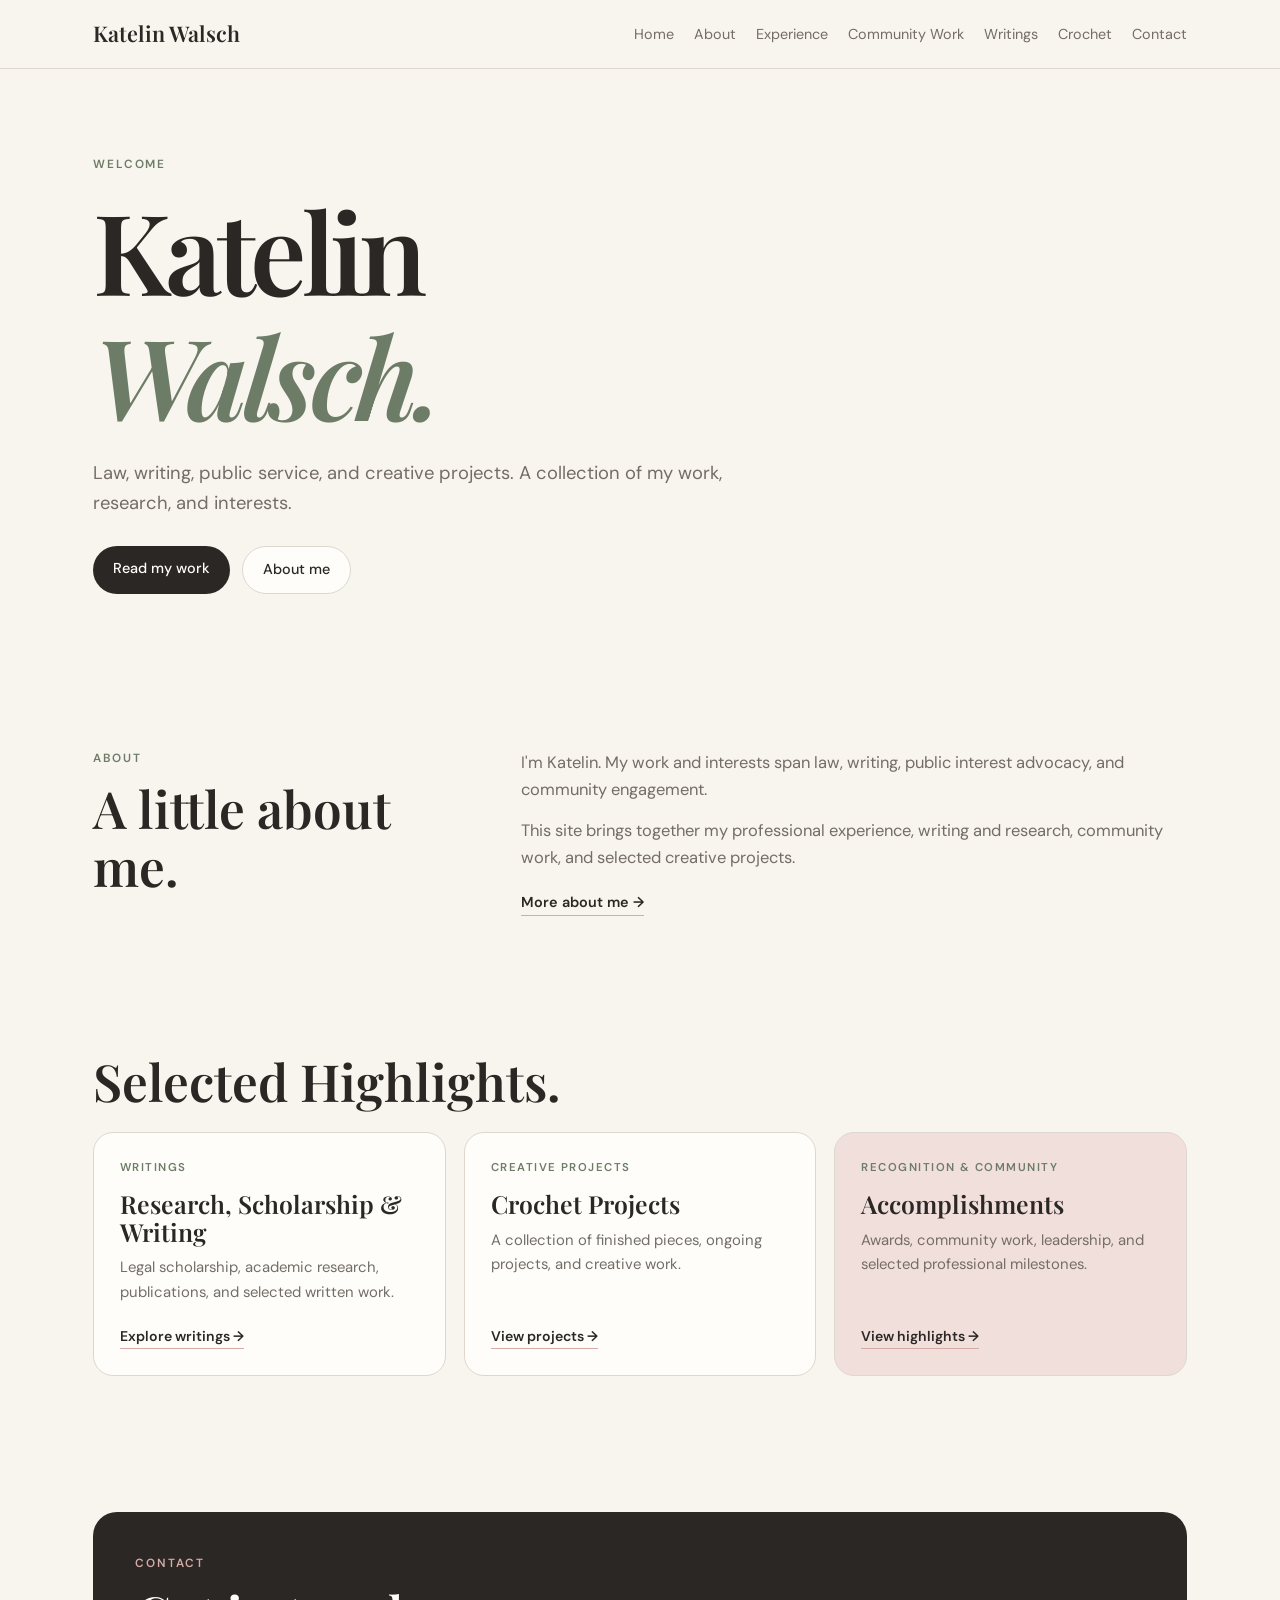
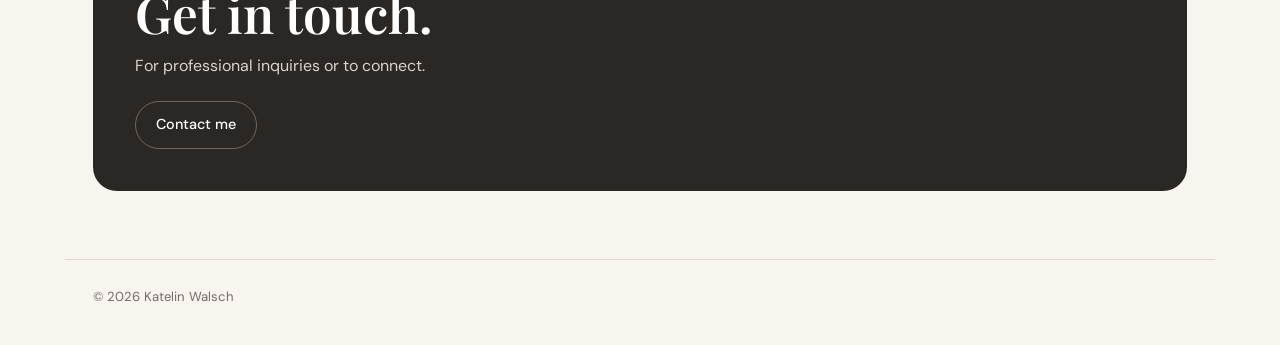
==== index.html @ 39c387e7 "Update index.html" ====
<!DOCTYPE html>
<html lang="en">
<head>
  <meta charset="UTF-8" />
  <meta name="viewport" content="width=device-width, initial-scale=1.0" />

  <title>Katelin Walsch</title>

  <meta
    name="description"
    content="Katelin Walsch — law, writing, public service, and creative projects."
  />

  <link rel="preconnect" href="https://fonts.googleapis.com" />
  <link rel="preconnect" href="https://fonts.gstatic.com" crossorigin />

  <link
    href="https://fonts.googleapis.com/css2?family=DM+Sans:wght@400;500;600&family=Playfair+Display:ital,wght@0,600;1,500&display=swap"
    rel="stylesheet"
  />

  <link rel="stylesheet" href="styles.css" />
</head>

<body>

  <nav>
    <div class="nav-inner">
      <a href="index.html" class="brand">Katelin Walsch</a>

      <ul class="nav-links">
        <li><a href="index.html">Home</a></li>
        <li><a href="about.html">About</a></li>
        <li><a href="experience.html">Experience</a></li>
        <li><a href="community.html">Community Work</a></li>
        <li><a href="writings.html">Writings</a></li>
        <li><a href="crochet.html">Crochet</a></li>
        <li><a href="contact.html">Contact</a></li>
      </ul>
    </div>
  </nav>

  <main>

    <section class="section hero">
      <div class="hero-inner">

        <div class="eyebrow">Welcome</div>

        <h1>
          Katelin<br />
          <span>Walsch.</span>
        </h1>

        <p class="hero-copy">
          Law, writing, public service, and creative projects.
          A collection of my work, research, and interests.
        </p>

        <div class="hero-buttons">
          <a href="writings.html" class="button button-dark">
            Read my work
          </a>

          <a href="about.html" class="button button-light">
            About me
          </a>
        </div>

      </div>
    </section>


    <section class="section about-section">

      <div class="intro-grid">

        <div>
          <div class="eyebrow">About</div>
          <h2>A little about me.</h2>
        </div>

        <div class="intro-copy">

          <p>
            I'm Katelin. My work and interests span law, writing,
            public interest advocacy, and community engagement.
          </p>

          <p>
            This site brings together my professional experience,
            writing and research, community work, and selected
            creative projects.
          </p>

          <a href="about.html" class="text-link">
            More about me →
          </a>

        </div>

      </div>

    </section>


    <section class="section highlights-section">

      <h2>Selected Highlights.</h2>

      <div class="highlight-grid">

        <article class="highlight-card">

          <div>
            <div class="card-label">Writings</div>

            <h3>Research, Scholarship & Writing</h3>

            <p>
              Legal scholarship, academic research,
              publications, and selected written work.
            </p>
          </div>

          <a href="writings.html" class="card-link">
            Explore writings →
          </a>

        </article>


        <article class="highlight-card crochet-card">

          <div>
            <div class="card-label">Creative Projects</div>

            <h3>Crochet Projects</h3>

            <p>
              A collection of finished pieces,
              ongoing projects, and creative work.
            </p>
          </div>

          <a href="crochet.html" class="card-link">
            View projects →
          </a>

        </article>


        <article class="highlight-card featured">

          <div>
            <div class="card-label">Recognition & Community</div>

            <h3>Accomplishments</h3>

            <p>
              Awards, community work, leadership,
              and selected professional milestones.
            </p>
          </div>

          <a href="community.html" class="card-link">
            View highlights →
          </a>

        </article>

      </div>

    </section>


    <section class="section contact-section">

      <div class="contact-panel">

        <div class="eyebrow">Contact</div>

        <h2>Get in touch.</h2>

        <p>
          For professional inquiries or to connect.
        </p>

        <div class="hero-buttons">
          <a href="contact.html" class="button button-light">
            Contact me
          </a>
        </div>

      </div>

    </section>

  </main>


  <footer>
    <span>© 2026 Katelin Walsch</span>
  </footer>

</body>
</html>
---- styles.css ----
:root {
  --cream: #f8f4ee;
  --paper: #fffdf9;

  --ink: #2b2724;
  --muted: #746d67;

  --sage: #a9b6a3;
  --sage-dark: #6c7c67;

  --rose: #d6aaa6;
  --rose-light: #f1dfdc;

  --line: #ded7cf;
}


/* RESET */

* {
  box-sizing: border-box;
  margin: 0;
  padding: 0;
}

html {
  scroll-behavior: smooth;
}

body {
  font-family: "DM Sans", sans-serif;
  background: var(--cream);
  color: var(--ink);
  line-height: 1.65;
}

a {
  color: inherit;
}


/* TYPOGRAPHY */

h1,
h2,
h3 {
  font-family: "Playfair Display", serif;
  line-height: 1.12;
  font-weight: 600;
}

h2 {
  font-size: clamp(2.2rem, 5vw, 3.2rem);
  margin-bottom: 22px;
}

.eyebrow {
  text-transform: uppercase;
  letter-spacing: 0.16em;
  font-size: 0.74rem;
  font-weight: 600;
  color: var(--sage-dark);
  margin-bottom: 12px;
}


/* NAVIGATION */

nav {
  position: sticky;
  top: 0;
  z-index: 1000;
  background: rgba(248, 244, 238, 0.94);
  backdrop-filter: blur(10px);
  border-bottom: 1px solid var(--line);
}

.nav-inner {
  max-width: 1150px;
  margin: 0 auto;
  padding: 16px 28px;

  display: flex;
  align-items: center;
  justify-content: space-between;
  gap: 24px;
}

.brand {
  font-family: "Playfair Display", serif;
  font-size: 1.35rem;
  font-weight: 600;
  text-decoration: none;
  white-space: nowrap;
}

.nav-links {
  display: flex;
  flex-wrap: wrap;
  justify-content: flex-end;
  gap: 20px;
  list-style: none;
}

.nav-links a {
  text-decoration: none;
  color: var(--muted);
  font-size: 0.9rem;
  transition: color 0.2s ease;
}

.nav-links a:hover {
  color: var(--sage-dark);
}


/* GENERAL */

.section {
  max-width: 1150px;
  margin: 0 auto;
  padding: 68px 28px;
}


/* HERO */

.hero {
  min-height: 68vh;
  display: flex;
  align-items: center;
  padding-top: 76px;
  padding-bottom: 76px;
}

.hero-inner {
  max-width: 850px;
}

.hero h1 {
  font-size: clamp(4rem, 10vw, 7rem);
  letter-spacing: -0.05em;
  margin-bottom: 20px;
}

.hero h1 span {
  color: var(--sage-dark);
  font-style: italic;
}

.hero-copy {
  max-width: 700px;
  color: var(--muted);
  font-size: 1.15rem;
}

.hero-buttons {
  margin-top: 28px;
  display: flex;
  flex-wrap: wrap;
  gap: 12px;
}


/* BUTTONS */

.button {
  display: inline-block;
  padding: 11px 20px;
  border-radius: 999px;
  text-decoration: none;
  font-size: 0.9rem;
  font-weight: 500;
  transition: 0.2s ease;
}

.button:hover {
  transform: translateY(-2px);
}

.button-dark {
  background: var(--ink);
  color: white;
}

.button-light {
  background: var(--paper);
  border: 1px solid var(--line);
}


/* ABOUT */

.intro-grid {
  display: grid;
  grid-template-columns: 0.85fr 1.5fr;
  gap: 50px;
  align-items: start;
}

.intro-copy {
  font-size: 1.03rem;
  color: var(--muted);
}

.intro-copy p + p {
  margin-top: 14px;
}

.text-link {
  display: inline-block;
  margin-top: 20px;
  text-decoration: none;
  color: var(--ink);
  font-weight: 600;
  font-size: 0.9rem;
  border-bottom: 1px solid var(--rose);
}


/* HIGHLIGHTS */

.highlight-grid {
  display: grid;
  grid-template-columns: repeat(3, 1fr);
  gap: 18px;
}

.highlight-grid.two-column {
  grid-template-columns: repeat(2, 1fr);
}

.highlight-card {
  min-height: 235px;
  background: var(--paper);
  border: 1px solid var(--line);
  border-radius: 20px;
  padding: 26px;

  display: flex;
  flex-direction: column;
  justify-content: space-between;

  transition: 0.2s ease;
}

.highlight-card:hover {
  transform: translateY(-3px);
  box-shadow: 0 12px 30px rgba(40, 35, 30, 0.06);
}

.highlight-card.featured {
  background: var(--rose-light);
}

.card-label {
  font-size: 0.71rem;
  letter-spacing: 0.13em;
  text-transform: uppercase;
  color: var(--sage-dark);
  margin-bottom: 12px;
  font-weight: 600;
}

.highlight-card h3 {
  font-size: 1.55rem;
  margin-bottom: 10px;
}

.highlight-card p {
  color: var(--muted);
  font-size: 0.93rem;
}

.card-link {
  margin-top: 20px;
  text-decoration: none;
  font-size: 0.88rem;
  font-weight: 600;
  display: inline-block;
  width: fit-content;
  border-bottom: 1px solid var(--rose);
}


/* WRITING + CROCHET */

.split-preview {
  display: grid;
  grid-template-columns: 1fr 1fr;
  gap: 18px;
}

.preview {
  border-radius: 22px;
  padding: 30px;
  min-height: 260px;

  display: flex;
  flex-direction: column;
  justify-content: space-between;
}

.preview-writing {
  background: var(--paper);
  border: 1px solid var(--line);
}

.preview-crochet {
  background: var(--sage);
}

.preview h3 {
  font-size: 1.8rem;
  margin-bottom: 10px;
}

.preview p {
  max-width: 500px;
  color: var(--muted);
}

.preview-crochet p {
  color: #3e493b;
}


/* CONTACT */

.contact-panel {
  background: var(--ink);
  color: white;
  border-radius: 24px;
  padding: 42px;
}

.contact-panel .eyebrow {
  color: var(--rose);
}

.contact-panel h2 {
  margin-bottom: 10px;
}

.contact-panel p {
  color: #d8d3cf;
  max-width: 650px;
}

.contact-panel .hero-buttons {
  margin-top: 22px;
}

.contact-panel .button-light {
  background: transparent;
  border-color: #6f6861;
  color: white;
}


/* FOOTER */

footer {
  max-width: 1150px;
  margin: 0 auto;
  padding: 26px 28px 38px;
  border-top: 1px solid var(--line);
  font-size: 0.82rem;
  color: var(--muted);
}


/* TABLET */

@media (max-width: 900px) {

  .highlight-grid,
  .highlight-grid.two-column,
  .intro-grid,
  .split-preview {
    grid-template-columns: 1fr;
  }

  .nav-inner {
    flex-direction: column;
    align-items: flex-start;
  }

  .nav-links {
    justify-content: flex-start;
    gap: 14px;
  }

}


/* PHONE */

@media (max-width: 600px) {

  .section {
    padding: 54px 20px;
  }

  .nav-inner {
    padding: 14px 20px;
  }

  .hero {
    min-height: auto;
    padding-top: 62px;
    padding-bottom: 62px;
  }

  .hero h1 {
    font-size: clamp(3.4rem, 18vw, 5rem);
  }

  .contact-panel {
    padding: 30px 24px;
  }

  footer {
    padding: 24px 20px 34px;
  }

}
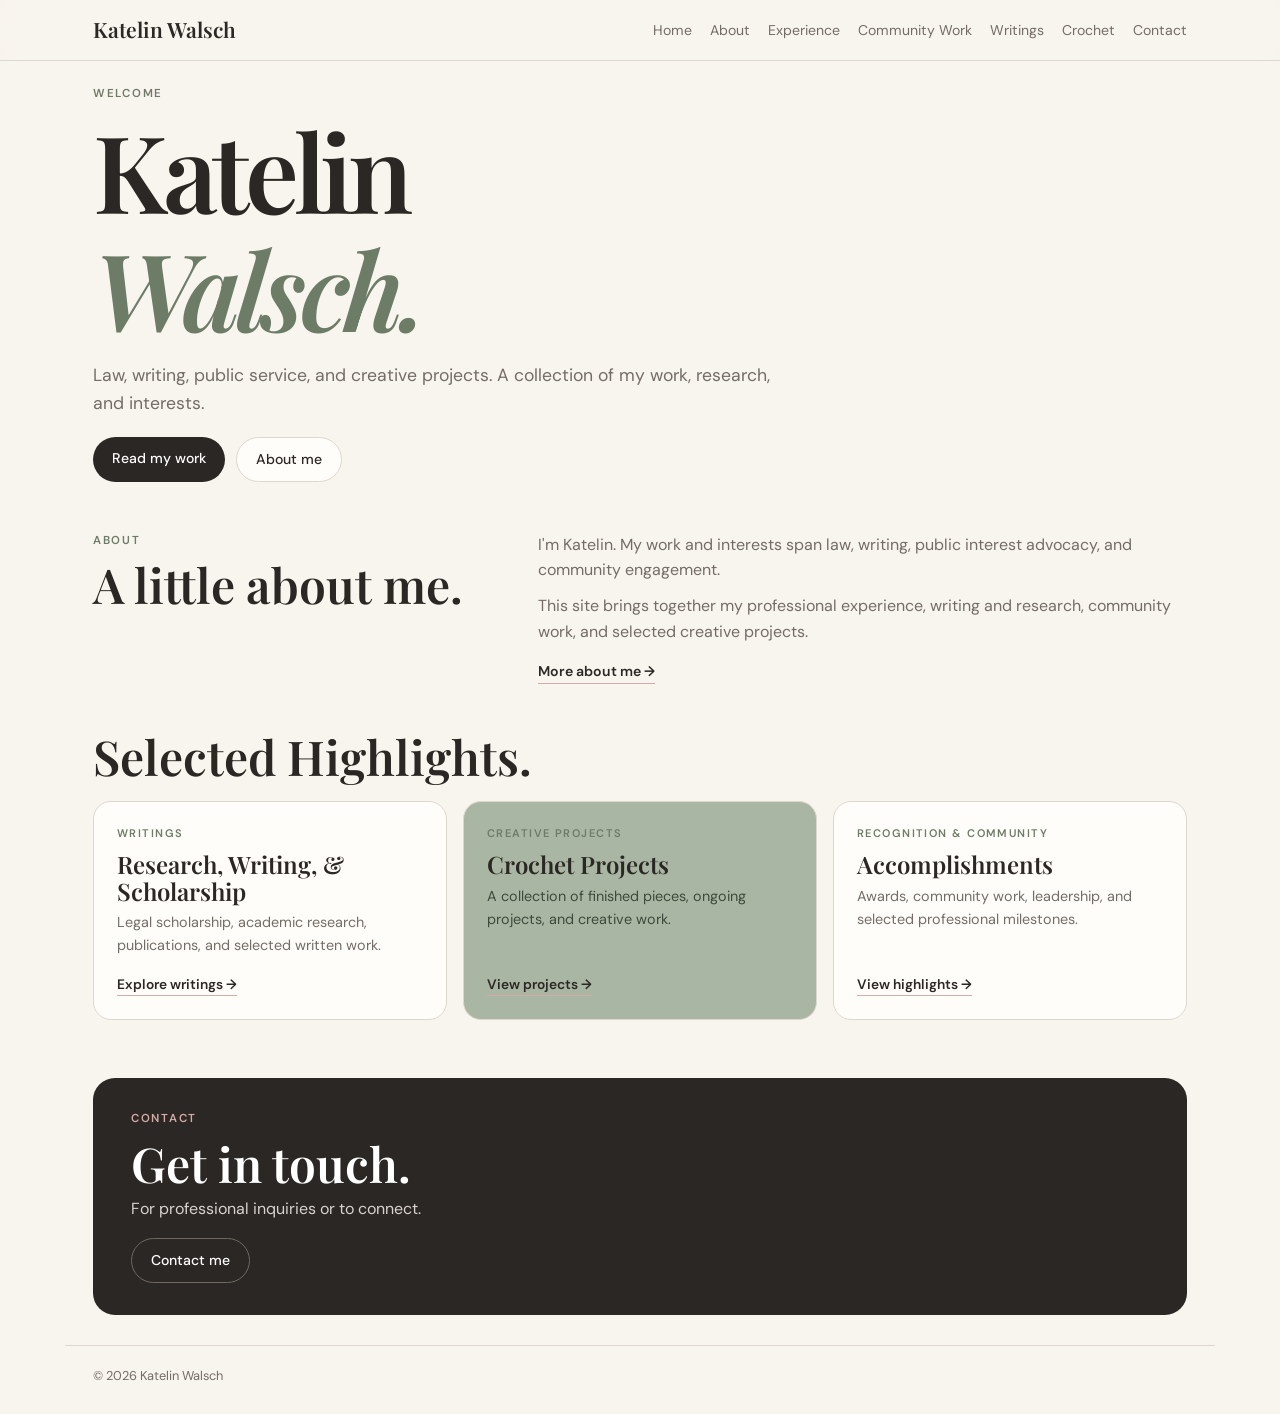
==== commit 8ad28db5: "Update index.html" ====
--- a/index.html
+++ b/index.html
@@ -24,9 +24,14 @@
 
 <body>
 
+  <!-- NAVIGATION -->
+
   <nav>
     <div class="nav-inner">
-      <a href="index.html" class="brand">Katelin Walsch</a>
+
+      <a href="index.html" class="brand">
+        Katelin Walsch
+      </a>
 
       <ul class="nav-links">
         <li><a href="index.html">Home</a></li>
@@ -37,15 +42,22 @@
         <li><a href="crochet.html">Crochet</a></li>
         <li><a href="contact.html">Contact</a></li>
       </ul>
+
     </div>
   </nav>
 
+
   <main>
 
+    <!-- HERO -->
+
     <section class="section hero">
+
       <div class="hero-inner">
 
-        <div class="eyebrow">Welcome</div>
+        <div class="eyebrow">
+          Welcome
+        </div>
 
         <h1>
           Katelin<br />
@@ -58,27 +70,46 @@
         </p>
 
         <div class="hero-buttons">
-          <a href="writings.html" class="button button-dark">
+
+          <a
+            href="writings.html"
+            class="button button-dark"
+          >
             Read my work
           </a>
 
-          <a href="about.html" class="button button-light">
+          <a
+            href="about.html"
+            class="button button-light"
+          >
             About me
           </a>
-        </div>
-
-      </div>
-    </section>
-
+
+        </div>
+
+      </div>
+
+    </section>
+
+
+    <!-- ABOUT -->
 
     <section class="section about-section">
 
       <div class="intro-grid">
 
         <div>
-          <div class="eyebrow">About</div>
-          <h2>A little about me.</h2>
-        </div>
+
+          <div class="eyebrow">
+            About
+          </div>
+
+          <h2>
+            A little about me.
+          </h2>
+
+        </div>
+
 
         <div class="intro-copy">
 
@@ -93,7 +124,10 @@
             creative projects.
           </p>
 
-          <a href="about.html" class="text-link">
+          <a
+            href="about.html"
+            class="text-link"
+          >
             More about me →
           </a>
 
@@ -104,92 +138,143 @@
     </section>
 
 
+    <!-- SELECTED HIGHLIGHTS -->
+
     <section class="section highlights-section">
 
-      <h2>Selected Highlights.</h2>
+      <h2>
+        Selected Highlights.
+      </h2>
+
 
       <div class="highlight-grid">
 
-        <article class="highlight-card">
+
+        <!-- WRITING -->
+
+        <article class="highlight-card writing-card">
 
           <div>
-            <div class="card-label">Writings</div>
-
-            <h3>Research, Scholarship & Writing</h3>
+
+            <div class="card-label">
+              Writings
+            </div>
+
+            <h3>
+              Research, Writing, & Scholarship
+            </h3>
 
             <p>
               Legal scholarship, academic research,
               publications, and selected written work.
             </p>
-          </div>
-
-          <a href="writings.html" class="card-link">
+
+          </div>
+
+          <a
+            href="writings.html"
+            class="card-link"
+          >
             Explore writings →
           </a>
 
         </article>
 
 
+        <!-- CROCHET -->
+
         <article class="highlight-card crochet-card">
 
           <div>
-            <div class="card-label">Creative Projects</div>
-
-            <h3>Crochet Projects</h3>
+
+            <div class="card-label">
+              Creative Projects
+            </div>
+
+            <h3>
+              Crochet Projects
+            </h3>
 
             <p>
               A collection of finished pieces,
               ongoing projects, and creative work.
             </p>
-          </div>
-
-          <a href="crochet.html" class="card-link">
+
+          </div>
+
+          <a
+            href="crochet.html"
+            class="card-link"
+          >
             View projects →
           </a>
 
         </article>
 
 
-        <article class="highlight-card featured">
+        <!-- ACCOMPLISHMENTS -->
+
+        <article class="highlight-card accomplishments-card">
 
           <div>
-            <div class="card-label">Recognition & Community</div>
-
-            <h3>Accomplishments</h3>
+
+            <div class="card-label">
+              Recognition & Community
+            </div>
+
+            <h3>
+              Accomplishments
+            </h3>
 
             <p>
               Awards, community work, leadership,
               and selected professional milestones.
             </p>
-          </div>
-
-          <a href="community.html" class="card-link">
+
+          </div>
+
+          <a
+            href="community.html"
+            class="card-link"
+          >
             View highlights →
           </a>
 
         </article>
 
-      </div>
-
-    </section>
-
+
+      </div>
+
+    </section>
+
+
+    <!-- CONTACT -->
 
     <section class="section contact-section">
 
       <div class="contact-panel">
 
-        <div class="eyebrow">Contact</div>
-
-        <h2>Get in touch.</h2>
+        <div class="eyebrow">
+          Contact
+        </div>
+
+        <h2>
+          Get in touch.
+        </h2>
 
         <p>
           For professional inquiries or to connect.
         </p>
 
         <div class="hero-buttons">
-          <a href="contact.html" class="button button-light">
+
+          <a
+            href="contact.html"
+            class="button button-light"
+          >
             Contact me
           </a>
+
         </div>
 
       </div>
@@ -199,9 +284,14 @@
   </main>
 
 
+  <!-- FOOTER -->
+
   <footer>
-    <span>© 2026 Katelin Walsch</span>
+    <span>
+      © 2026 Katelin Walsch
+    </span>
   </footer>
+
 
 </body>
 </html>
--- a/styles.css
+++ b/styles.css
@@ -1,7 +1,6 @@
 :root {
   --cream: #f8f4ee;
   --paper: #fffdf9;
-
   --ink: #2b2724;
   --muted: #746d67;
 
@@ -31,7 +30,7 @@
   font-family: "DM Sans", sans-serif;
   background: var(--cream);
   color: var(--ink);
-  line-height: 1.65;
+  line-height: 1.6;
 }
 
 a {
@@ -45,22 +44,22 @@
 h2,
 h3 {
   font-family: "Playfair Display", serif;
-  line-height: 1.12;
+  line-height: 1.1;
   font-weight: 600;
 }
 
 h2 {
-  font-size: clamp(2.2rem, 5vw, 3.2rem);
-  margin-bottom: 22px;
+  font-size: clamp(2.1rem, 4vw, 3rem);
+  margin-bottom: 16px;
 }
 
 .eyebrow {
   text-transform: uppercase;
-  letter-spacing: 0.16em;
-  font-size: 0.74rem;
+  letter-spacing: 0.15em;
+  font-size: 0.72rem;
   font-weight: 600;
   color: var(--sage-dark);
-  margin-bottom: 12px;
+  margin-bottom: 8px;
 }
 
 
@@ -70,25 +69,28 @@
   position: sticky;
   top: 0;
   z-index: 1000;
-  background: rgba(248, 244, 238, 0.94);
+
+  background: rgba(248, 244, 238, 0.95);
   backdrop-filter: blur(10px);
+
   border-bottom: 1px solid var(--line);
 }
 
 .nav-inner {
   max-width: 1150px;
   margin: 0 auto;
-  padding: 16px 28px;
+
+  padding: 13px 28px;
 
   display: flex;
   align-items: center;
   justify-content: space-between;
-  gap: 24px;
+  gap: 22px;
 }
 
 .brand {
   font-family: "Playfair Display", serif;
-  font-size: 1.35rem;
+  font-size: 1.32rem;
   font-weight: 600;
   text-decoration: none;
   white-space: nowrap;
@@ -98,14 +100,18 @@
   display: flex;
   flex-wrap: wrap;
   justify-content: flex-end;
-  gap: 20px;
+
+  gap: 18px;
+
   list-style: none;
 }
 
 .nav-links a {
   text-decoration: none;
   color: var(--muted);
-  font-size: 0.9rem;
+
+  font-size: 0.88rem;
+
   transition: color 0.2s ease;
 }
 
@@ -119,28 +125,34 @@
 .section {
   max-width: 1150px;
   margin: 0 auto;
-  padding: 68px 28px;
+
+  padding-left: 28px;
+  padding-right: 28px;
 }
 
 
 /* HERO */
 
 .hero {
-  min-height: 68vh;
+  min-height: auto;
+
   display: flex;
   align-items: center;
-  padding-top: 76px;
-  padding-bottom: 76px;
+
+  padding-top: 24px;
+  padding-bottom: 26px;
 }
 
 .hero-inner {
-  max-width: 850px;
+  max-width: 820px;
 }
 
 .hero h1 {
-  font-size: clamp(4rem, 10vw, 7rem);
+  font-size: clamp(4rem, 9vw, 6.7rem);
+
   letter-spacing: -0.05em;
-  margin-bottom: 20px;
+
+  margin-bottom: 14px;
 }
 
 .hero h1 span {
@@ -149,16 +161,20 @@
 }
 
 .hero-copy {
-  max-width: 700px;
+  max-width: 680px;
+
   color: var(--muted);
-  font-size: 1.15rem;
+
+  font-size: 1.1rem;
 }
 
 .hero-buttons {
-  margin-top: 28px;
+  margin-top: 20px;
+
   display: flex;
   flex-wrap: wrap;
-  gap: 12px;
+
+  gap: 11px;
 }
 
 
@@ -166,11 +182,16 @@
 
 .button {
   display: inline-block;
-  padding: 11px 20px;
+
+  padding: 10px 19px;
+
   border-radius: 999px;
+
   text-decoration: none;
-  font-size: 0.9rem;
+
+  font-size: 0.88rem;
   font-weight: 500;
+
   transition: 0.2s ease;
 }
 
@@ -191,147 +212,160 @@
 
 /* ABOUT */
 
+.about-section {
+  padding-top: 24px;
+  padding-bottom: 24px;
+}
+
 .intro-grid {
   display: grid;
-  grid-template-columns: 0.85fr 1.5fr;
-  gap: 50px;
+
+  grid-template-columns: 0.9fr 1.45fr;
+
+  gap: 42px;
+
   align-items: start;
 }
 
 .intro-copy {
-  font-size: 1.03rem;
+  font-size: 1rem;
   color: var(--muted);
 }
 
 .intro-copy p + p {
-  margin-top: 14px;
+  margin-top: 10px;
 }
 
 .text-link {
   display: inline-block;
-  margin-top: 20px;
+
+  margin-top: 16px;
+
   text-decoration: none;
+
   color: var(--ink);
-  font-weight: 600;
-  font-size: 0.9rem;
+
+  font-weight: 600;
+  font-size: 0.88rem;
+
   border-bottom: 1px solid var(--rose);
 }
 
 
-/* HIGHLIGHTS */
+/* SELECTED HIGHLIGHTS */
+
+.highlights-section {
+  padding-top: 22px;
+  padding-bottom: 30px;
+}
+
+.highlights-section h2 {
+  margin-bottom: 18px;
+}
 
 .highlight-grid {
   display: grid;
+
   grid-template-columns: repeat(3, 1fr);
-  gap: 18px;
-}
-
-.highlight-grid.two-column {
-  grid-template-columns: repeat(2, 1fr);
+
+  gap: 16px;
 }
 
 .highlight-card {
-  min-height: 235px;
+  min-height: 205px;
+
   background: var(--paper);
+
   border: 1px solid var(--line);
-  border-radius: 20px;
-  padding: 26px;
+
+  border-radius: 18px;
+
+  padding: 23px;
 
   display: flex;
   flex-direction: column;
   justify-content: space-between;
 
-  transition: 0.2s ease;
+  transition:
+    transform 0.2s ease,
+    box-shadow 0.2s ease;
 }
 
 .highlight-card:hover {
   transform: translateY(-3px);
-  box-shadow: 0 12px 30px rgba(40, 35, 30, 0.06);
+
+  box-shadow: 0 10px 26px rgba(40, 35, 30, 0.06);
 }
 
 .highlight-card.featured {
   background: var(--rose-light);
 }
 
+.crochet-card {
+  background: var(--sage);
+}
+
 .card-label {
-  font-size: 0.71rem;
+  font-size: 0.69rem;
+
   letter-spacing: 0.13em;
+
   text-transform: uppercase;
+
   color: var(--sage-dark);
-  margin-bottom: 12px;
+
+  margin-bottom: 9px;
+
   font-weight: 600;
 }
 
 .highlight-card h3 {
-  font-size: 1.55rem;
-  margin-bottom: 10px;
+  font-size: 1.5rem;
+
+  margin-bottom: 7px;
 }
 
 .highlight-card p {
   color: var(--muted);
-  font-size: 0.93rem;
+
+  font-size: 0.9rem;
+}
+
+.crochet-card p {
+  color: #3e493b;
 }
 
 .card-link {
-  margin-top: 20px;
+  display: inline-block;
+
+  width: fit-content;
+
+  margin-top: 16px;
+
   text-decoration: none;
-  font-size: 0.88rem;
-  font-weight: 600;
-  display: inline-block;
-  width: fit-content;
+
+  font-size: 0.86rem;
+  font-weight: 600;
+
   border-bottom: 1px solid var(--rose);
 }
 
 
-/* WRITING + CROCHET */
-
-.split-preview {
-  display: grid;
-  grid-template-columns: 1fr 1fr;
-  gap: 18px;
-}
-
-.preview {
-  border-radius: 22px;
-  padding: 30px;
-  min-height: 260px;
-
-  display: flex;
-  flex-direction: column;
-  justify-content: space-between;
-}
-
-.preview-writing {
-  background: var(--paper);
-  border: 1px solid var(--line);
-}
-
-.preview-crochet {
-  background: var(--sage);
-}
-
-.preview h3 {
-  font-size: 1.8rem;
-  margin-bottom: 10px;
-}
-
-.preview p {
-  max-width: 500px;
-  color: var(--muted);
-}
-
-.preview-crochet p {
-  color: #3e493b;
-}
-
-
 /* CONTACT */
+
+.contact-section {
+  padding-top: 28px;
+  padding-bottom: 30px;
+}
 
 .contact-panel {
   background: var(--ink);
+
   color: white;
-  border-radius: 24px;
-  padding: 42px;
+
+  border-radius: 22px;
+
+  padding: 32px 38px;
 }
 
 .contact-panel .eyebrow {
@@ -339,21 +373,24 @@
 }
 
 .contact-panel h2 {
-  margin-bottom: 10px;
+  margin-bottom: 7px;
 }
 
 .contact-panel p {
   color: #d8d3cf;
+
   max-width: 650px;
 }
 
 .contact-panel .hero-buttons {
-  margin-top: 22px;
+  margin-top: 16px;
 }
 
 .contact-panel .button-light {
   background: transparent;
+
   border-color: #6f6861;
+
   color: white;
 }
 
@@ -362,10 +399,15 @@
 
 footer {
   max-width: 1150px;
+
   margin: 0 auto;
-  padding: 26px 28px 38px;
+
+  padding: 20px 28px 28px;
+
   border-top: 1px solid var(--line);
-  font-size: 0.82rem;
+
+  font-size: 0.8rem;
+
   color: var(--muted);
 }
 
@@ -375,9 +417,7 @@
 @media (max-width: 900px) {
 
   .highlight-grid,
-  .highlight-grid.two-column,
-  .intro-grid,
-  .split-preview {
+  .intro-grid {
     grid-template-columns: 1fr;
   }
 
@@ -388,7 +428,8 @@
 
   .nav-links {
     justify-content: flex-start;
-    gap: 14px;
+
+    gap: 13px;
   }
 
 }
@@ -399,29 +440,44 @@
 @media (max-width: 600px) {
 
   .section {
-    padding: 54px 20px;
+    padding-left: 20px;
+    padding-right: 20px;
   }
 
   .nav-inner {
-    padding: 14px 20px;
+    padding: 12px 20px;
   }
 
   .hero {
-    min-height: auto;
-    padding-top: 62px;
-    padding-bottom: 62px;
+    padding-top: 22px;
+    padding-bottom: 22px;
   }
 
   .hero h1 {
     font-size: clamp(3.4rem, 18vw, 5rem);
   }
 
+  .about-section {
+    padding-top: 20px;
+    padding-bottom: 20px;
+  }
+
+  .highlights-section {
+    padding-top: 18px;
+    padding-bottom: 26px;
+  }
+
+  .contact-section {
+    padding-top: 24px;
+    padding-bottom: 26px;
+  }
+
   .contact-panel {
-    padding: 30px 24px;
+    padding: 27px 23px;
   }
 
   footer {
-    padding: 24px 20px 34px;
-  }
-
-}
+    padding: 18px 20px 26px;
+  }
+
+}
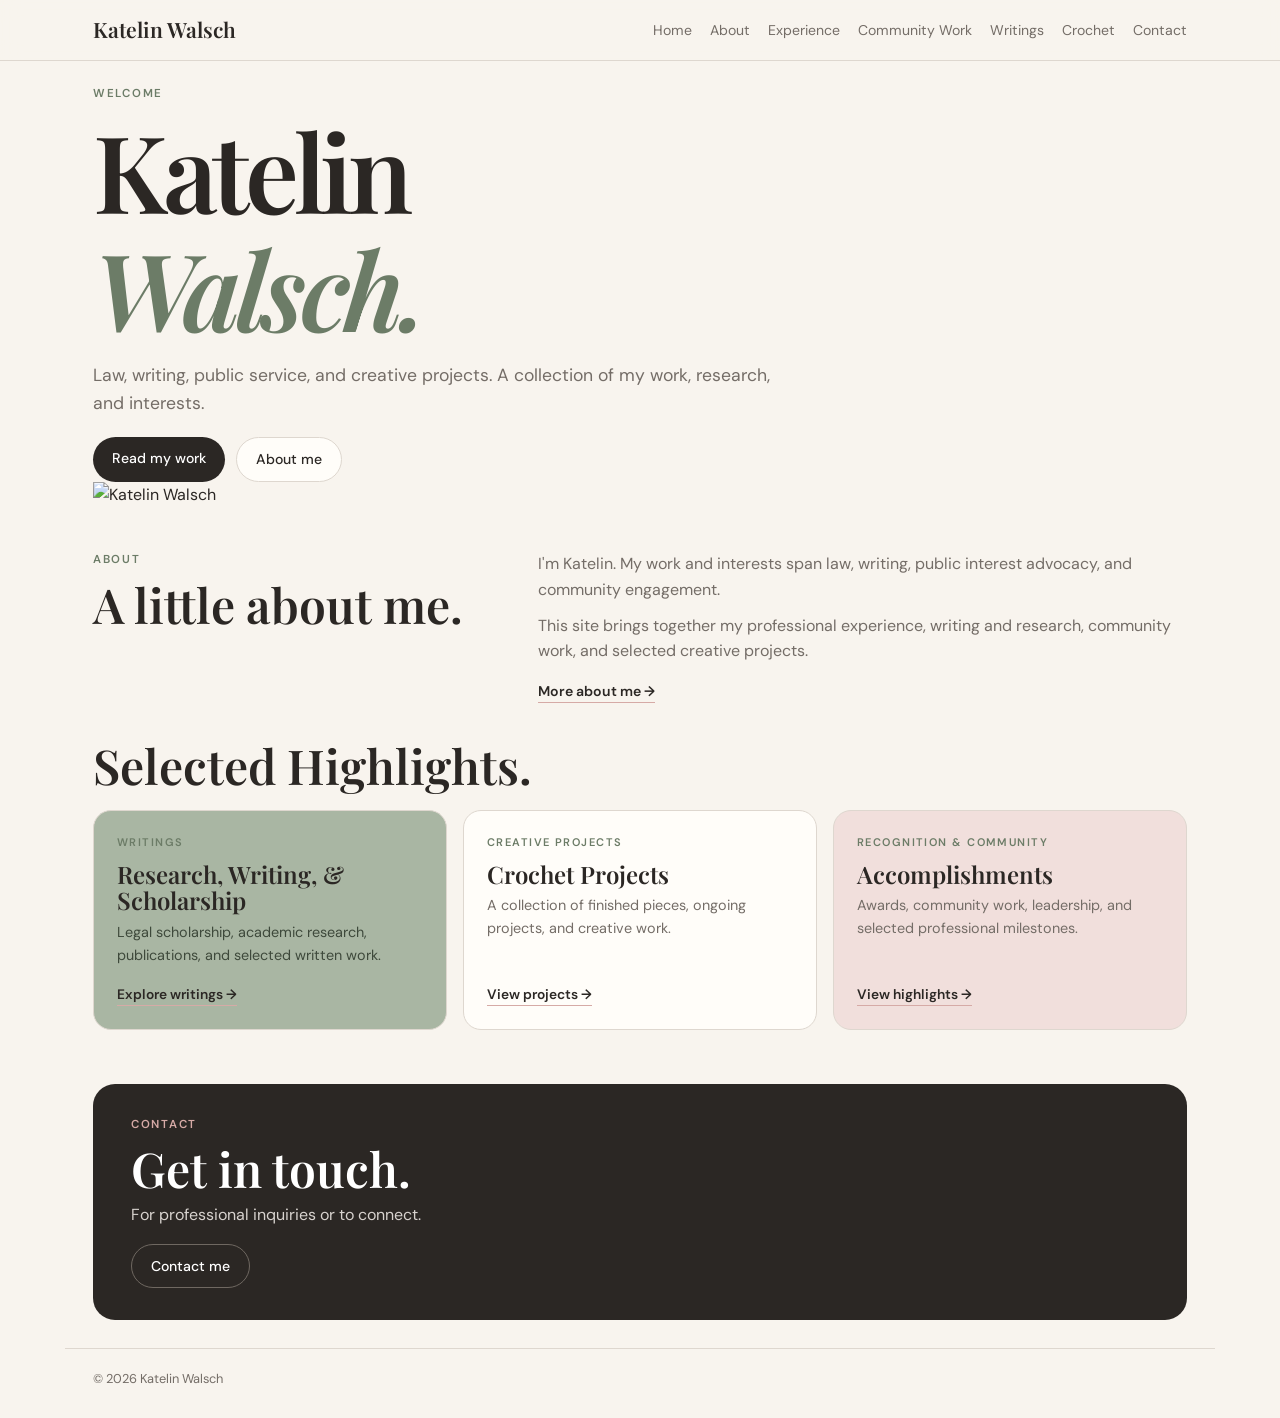
==== commit b4c1d338: "Update index.html" ====
--- a/index.html
+++ b/index.html
@@ -23,8 +23,6 @@
 </head>
 
 <body>
-
-  <!-- NAVIGATION -->
 
   <nav>
     <div class="nav-inner">
@@ -53,37 +51,52 @@
 
     <section class="section hero">
 
-      <div class="hero-inner">
-
-        <div class="eyebrow">
-          Welcome
-        </div>
-
-        <h1>
-          Katelin<br />
-          <span>Walsch.</span>
-        </h1>
-
-        <p class="hero-copy">
-          Law, writing, public service, and creative projects.
-          A collection of my work, research, and interests.
-        </p>
-
-        <div class="hero-buttons">
-
-          <a
-            href="writings.html"
-            class="button button-dark"
-          >
-            Read my work
-          </a>
-
-          <a
-            href="about.html"
-            class="button button-light"
-          >
-            About me
-          </a>
+      <div class="hero-grid">
+
+        <div class="hero-inner">
+
+          <div class="eyebrow">
+            Welcome
+          </div>
+
+          <h1>
+            Katelin<br />
+            <span>Walsch.</span>
+          </h1>
+
+          <p class="hero-copy">
+            Law, writing, public service, and creative projects.
+            A collection of my work, research, and interests.
+          </p>
+
+          <div class="hero-buttons">
+
+            <a
+              href="writings.html"
+              class="button button-dark"
+            >
+              Read my work
+            </a>
+
+            <a
+              href="about.html"
+              class="button button-light"
+            >
+              About me
+            </a>
+
+          </div>
+
+        </div>
+
+
+        <div class="hero-photo-wrap">
+
+          <img
+            src="headshot.jpg"
+            alt="Katelin Walsch"
+            class="hero-photo"
+          />
 
         </div>
 
@@ -150,8 +163,6 @@
       <div class="highlight-grid">
 
 
-        <!-- WRITING -->
-
         <article class="highlight-card writing-card">
 
           <div>
@@ -181,8 +192,6 @@
         </article>
 
 
-        <!-- CROCHET -->
-
         <article class="highlight-card crochet-card">
 
           <div>
@@ -212,8 +221,6 @@
         </article>
 
 
-        <!-- ACCOMPLISHMENTS -->
-
         <article class="highlight-card accomplishments-card">
 
           <div>
@@ -283,8 +290,6 @@
 
   </main>
 
-
-  <!-- FOOTER -->
 
   <footer>
     <span>
@@ -292,6 +297,5 @@
     </span>
   </footer>
 
-
 </body>
 </html>
--- a/styles.css
+++ b/styles.css
@@ -100,18 +100,14 @@
   display: flex;
   flex-wrap: wrap;
   justify-content: flex-end;
-
   gap: 18px;
-
   list-style: none;
 }
 
 .nav-links a {
   text-decoration: none;
   color: var(--muted);
-
   font-size: 0.88rem;
-
   transition: color 0.2s ease;
 }
 
@@ -125,7 +121,6 @@
 .section {
   max-width: 1150px;
   margin: 0 auto;
-
   padding-left: 28px;
   padding-right: 28px;
 }
@@ -135,12 +130,11 @@
 
 .hero {
   min-height: auto;
-
   display: flex;
   align-items: center;
 
   padding-top: 24px;
-  padding-bottom: 26px;
+  padding-bottom: 24px;
 }
 
 .hero-inner {
@@ -149,9 +143,7 @@
 
 .hero h1 {
   font-size: clamp(4rem, 9vw, 6.7rem);
-
   letter-spacing: -0.05em;
-
   margin-bottom: 14px;
 }
 
@@ -162,18 +154,14 @@
 
 .hero-copy {
   max-width: 680px;
-
-  color: var(--muted);
-
+  color: var(--muted);
   font-size: 1.1rem;
 }
 
 .hero-buttons {
   margin-top: 20px;
-
   display: flex;
   flex-wrap: wrap;
-
   gap: 11px;
 }
 
@@ -182,16 +170,11 @@
 
 .button {
   display: inline-block;
-
   padding: 10px 19px;
-
   border-radius: 999px;
-
   text-decoration: none;
-
   font-size: 0.88rem;
   font-weight: 500;
-
   transition: 0.2s ease;
 }
 
@@ -213,17 +196,14 @@
 /* ABOUT */
 
 .about-section {
-  padding-top: 24px;
-  padding-bottom: 24px;
+  padding-top: 20px;
+  padding-bottom: 18px;
 }
 
 .intro-grid {
   display: grid;
-
   grid-template-columns: 0.9fr 1.45fr;
-
   gap: 42px;
-
   align-items: start;
 }
 
@@ -238,16 +218,11 @@
 
 .text-link {
   display: inline-block;
-
   margin-top: 16px;
-
   text-decoration: none;
-
   color: var(--ink);
-
   font-weight: 600;
   font-size: 0.88rem;
-
   border-bottom: 1px solid var(--rose);
 }
 
@@ -255,8 +230,8 @@
 /* SELECTED HIGHLIGHTS */
 
 .highlights-section {
-  padding-top: 22px;
-  padding-bottom: 30px;
+  padding-top: 18px;
+  padding-bottom: 28px;
 }
 
 .highlights-section h2 {
@@ -265,21 +240,14 @@
 
 .highlight-grid {
   display: grid;
-
   grid-template-columns: repeat(3, 1fr);
-
   gap: 16px;
 }
 
 .highlight-card {
   min-height: 205px;
-
-  background: var(--paper);
-
   border: 1px solid var(--line);
-
   border-radius: 18px;
-
   padding: 23px;
 
   display: flex;
@@ -293,60 +261,72 @@
 
 .highlight-card:hover {
   transform: translateY(-3px);
-
   box-shadow: 0 10px 26px rgba(40, 35, 30, 0.06);
 }
 
-.highlight-card.featured {
-  background: var(--rose-light);
-}
-
-.crochet-card {
-  background: var(--sage);
-}
+
+/* EXACT CARD COLORS */
+
+/* 1. RESEARCH, WRITING, & SCHOLARSHIP = GREEN */
+
+.highlight-grid .highlight-card:nth-child(1) {
+  background: var(--sage) !important;
+}
+
+.highlight-grid .highlight-card:nth-child(1) p {
+  color: #3e493b;
+}
+
+
+/* 2. CROCHET PROJECTS = WHITE */
+
+.highlight-grid .highlight-card:nth-child(2) {
+  background: var(--paper) !important;
+}
+
+.highlight-grid .highlight-card:nth-child(2) p {
+  color: var(--muted);
+}
+
+
+/* 3. ACCOMPLISHMENTS = PINK */
+
+.highlight-grid .highlight-card:nth-child(3) {
+  background: var(--rose-light) !important;
+}
+
+.highlight-grid .highlight-card:nth-child(3) p {
+  color: var(--muted);
+}
+
+
+/* CARD CONTENT */
 
 .card-label {
   font-size: 0.69rem;
-
   letter-spacing: 0.13em;
-
   text-transform: uppercase;
-
   color: var(--sage-dark);
-
   margin-bottom: 9px;
-
   font-weight: 600;
 }
 
 .highlight-card h3 {
   font-size: 1.5rem;
-
   margin-bottom: 7px;
 }
 
 .highlight-card p {
-  color: var(--muted);
-
   font-size: 0.9rem;
-}
-
-.crochet-card p {
-  color: #3e493b;
 }
 
 .card-link {
   display: inline-block;
-
   width: fit-content;
-
   margin-top: 16px;
-
   text-decoration: none;
-
   font-size: 0.86rem;
   font-weight: 600;
-
   border-bottom: 1px solid var(--rose);
 }
 
@@ -354,17 +334,14 @@
 /* CONTACT */
 
 .contact-section {
-  padding-top: 28px;
-  padding-bottom: 30px;
+  padding-top: 26px;
+  padding-bottom: 28px;
 }
 
 .contact-panel {
   background: var(--ink);
-
   color: white;
-
   border-radius: 22px;
-
   padding: 32px 38px;
 }
 
@@ -378,7 +355,6 @@
 
 .contact-panel p {
   color: #d8d3cf;
-
   max-width: 650px;
 }
 
@@ -388,9 +364,7 @@
 
 .contact-panel .button-light {
   background: transparent;
-
   border-color: #6f6861;
-
   color: white;
 }
 
@@ -399,15 +373,10 @@
 
 footer {
   max-width: 1150px;
-
   margin: 0 auto;
-
   padding: 20px 28px 28px;
-
   border-top: 1px solid var(--line);
-
   font-size: 0.8rem;
-
   color: var(--muted);
 }
 
@@ -428,7 +397,6 @@
 
   .nav-links {
     justify-content: flex-start;
-
     gap: 13px;
   }
 
@@ -449,8 +417,8 @@
   }
 
   .hero {
-    padding-top: 22px;
-    padding-bottom: 22px;
+    padding-top: 20px;
+    padding-bottom: 20px;
   }
 
   .hero h1 {
@@ -458,18 +426,18 @@
   }
 
   .about-section {
-    padding-top: 20px;
-    padding-bottom: 20px;
+    padding-top: 18px;
+    padding-bottom: 18px;
   }
 
   .highlights-section {
-    padding-top: 18px;
-    padding-bottom: 26px;
+    padding-top: 16px;
+    padding-bottom: 24px;
   }
 
   .contact-section {
-    padding-top: 24px;
-    padding-bottom: 26px;
+    padding-top: 22px;
+    padding-bottom: 24px;
   }
 
   .contact-panel {
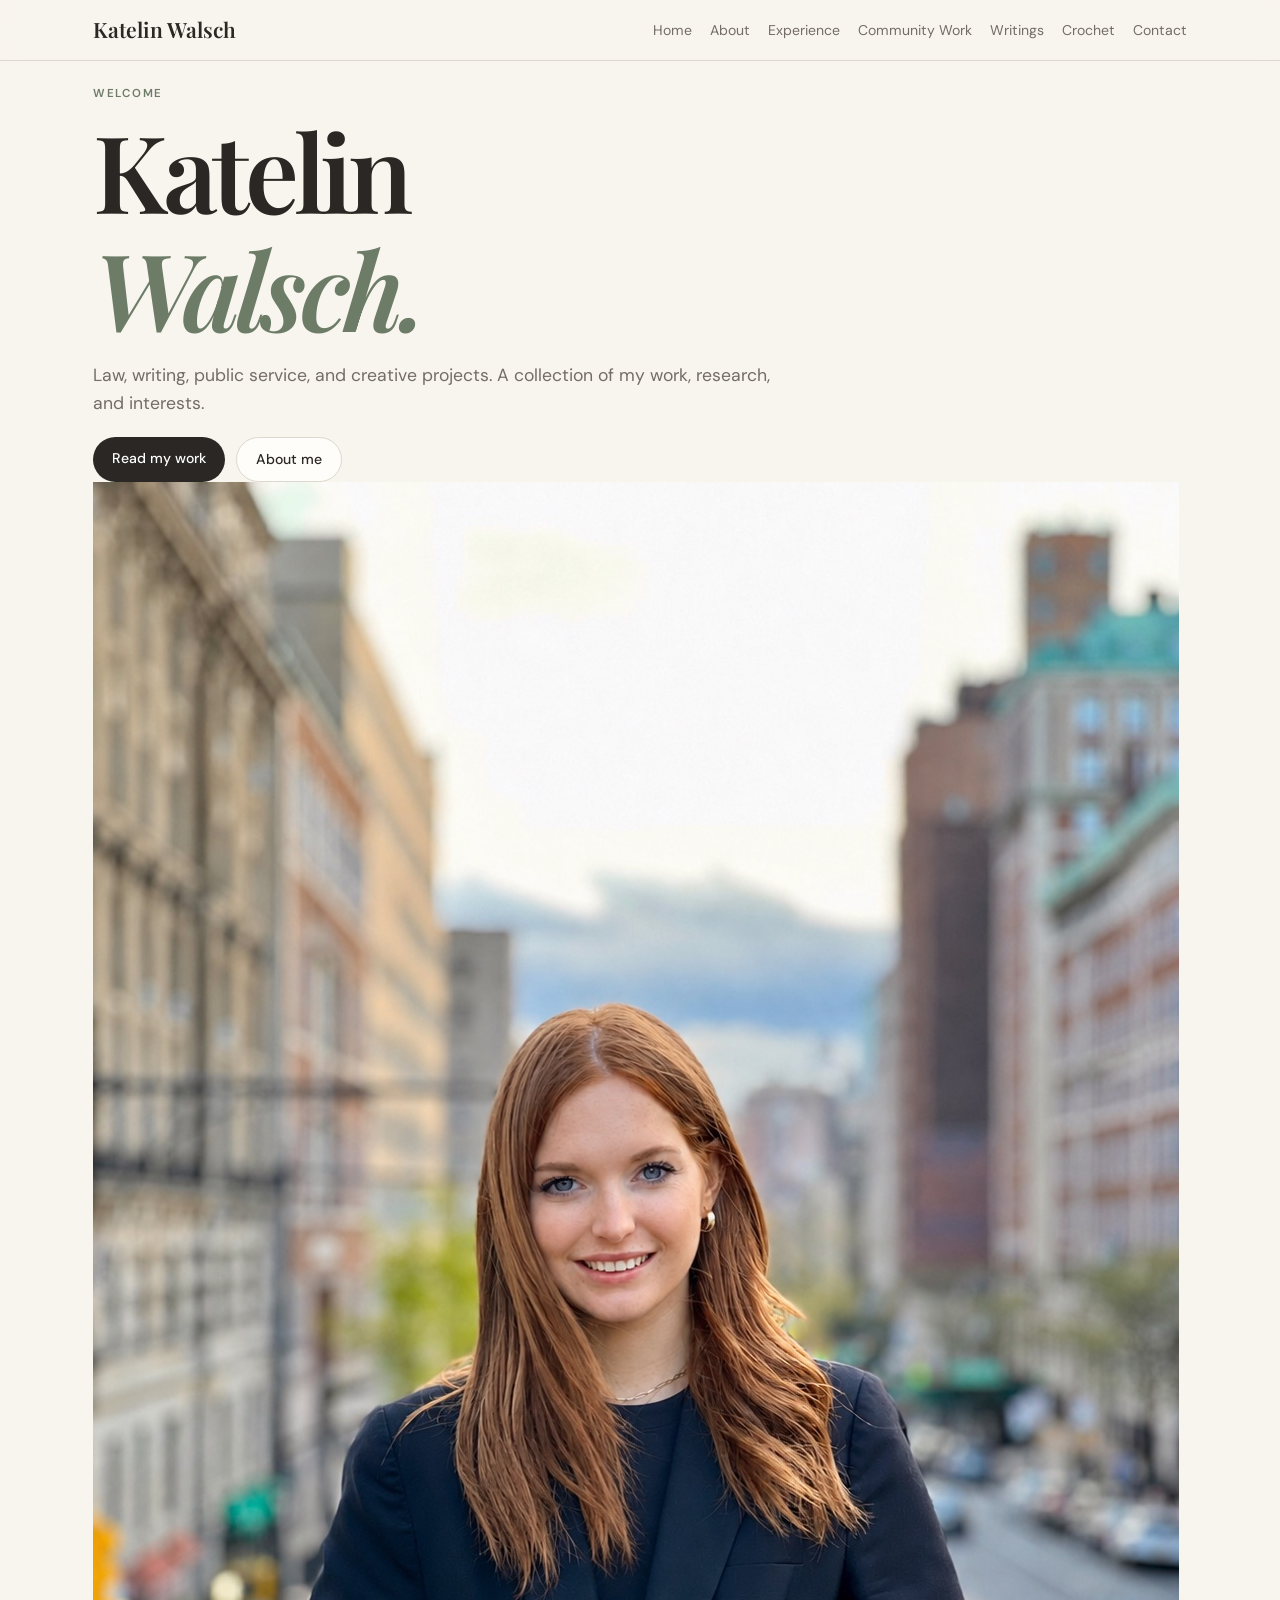
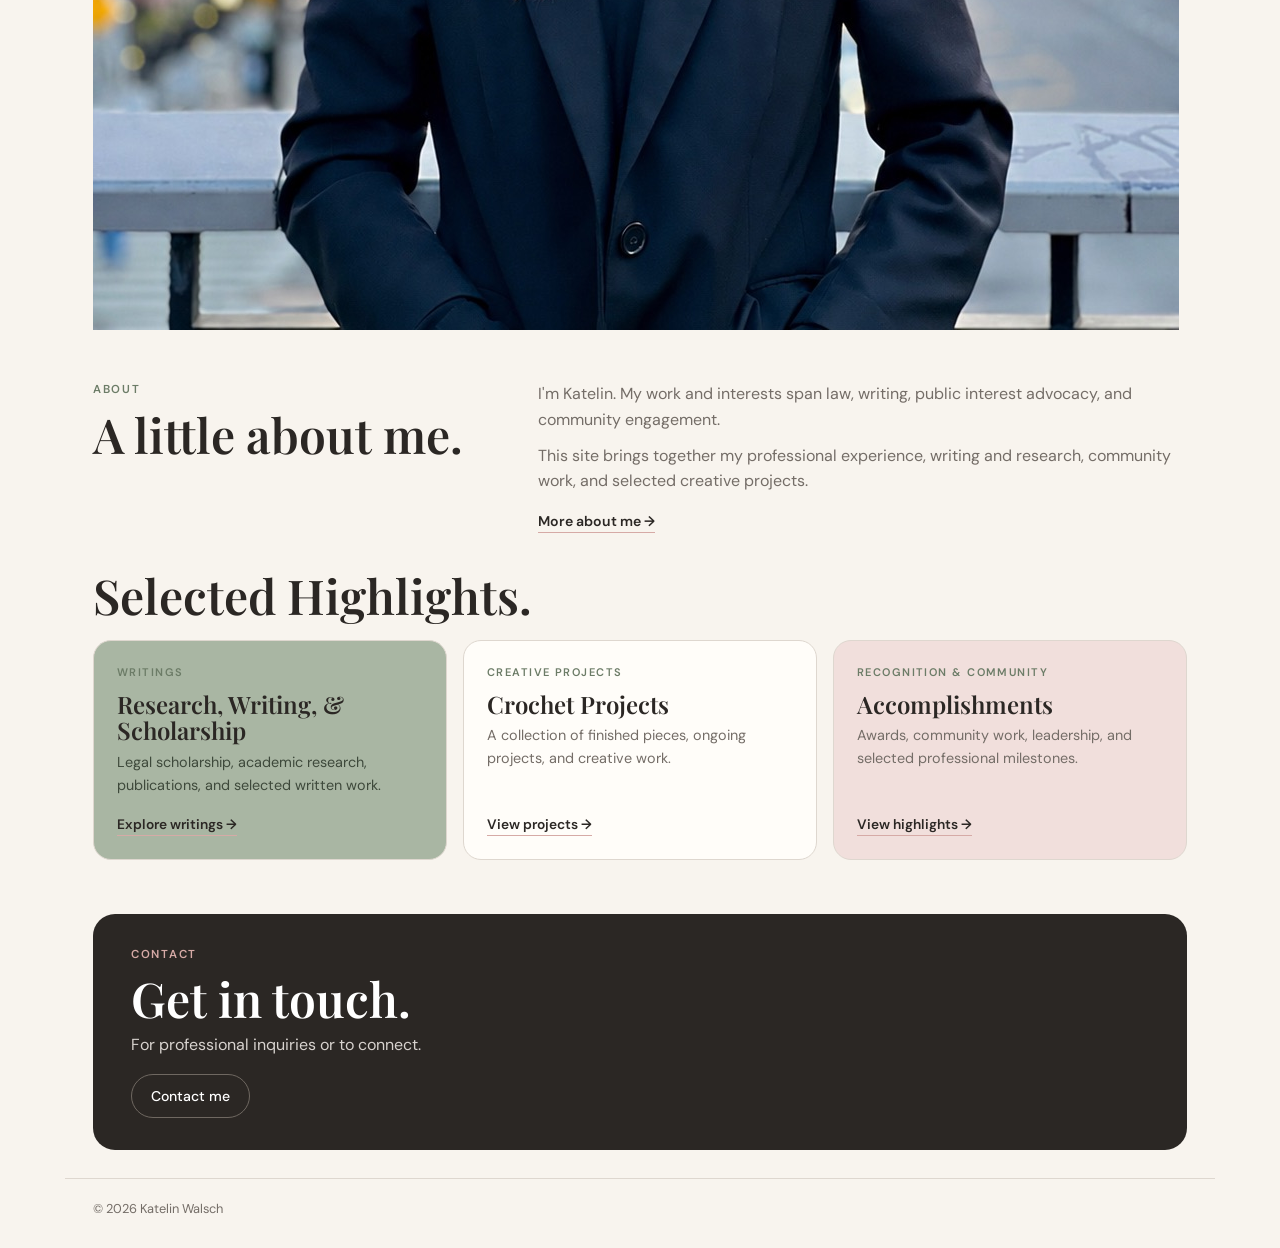
==== commit 687bd776: "Update index.html" ====
--- a/index.html
+++ b/index.html
@@ -93,7 +93,7 @@
         <div class="hero-photo-wrap">
 
           <img
-            src="headshot.jpg"
+            src="headshot.jpeg"
             alt="Katelin Walsch"
             class="hero-photo"
           />
@@ -162,7 +162,6 @@
 
       <div class="highlight-grid">
 
-
         <article class="highlight-card writing-card">
 
           <div>
@@ -248,7 +247,6 @@
           </a>
 
         </article>
-
 
       </div>
 
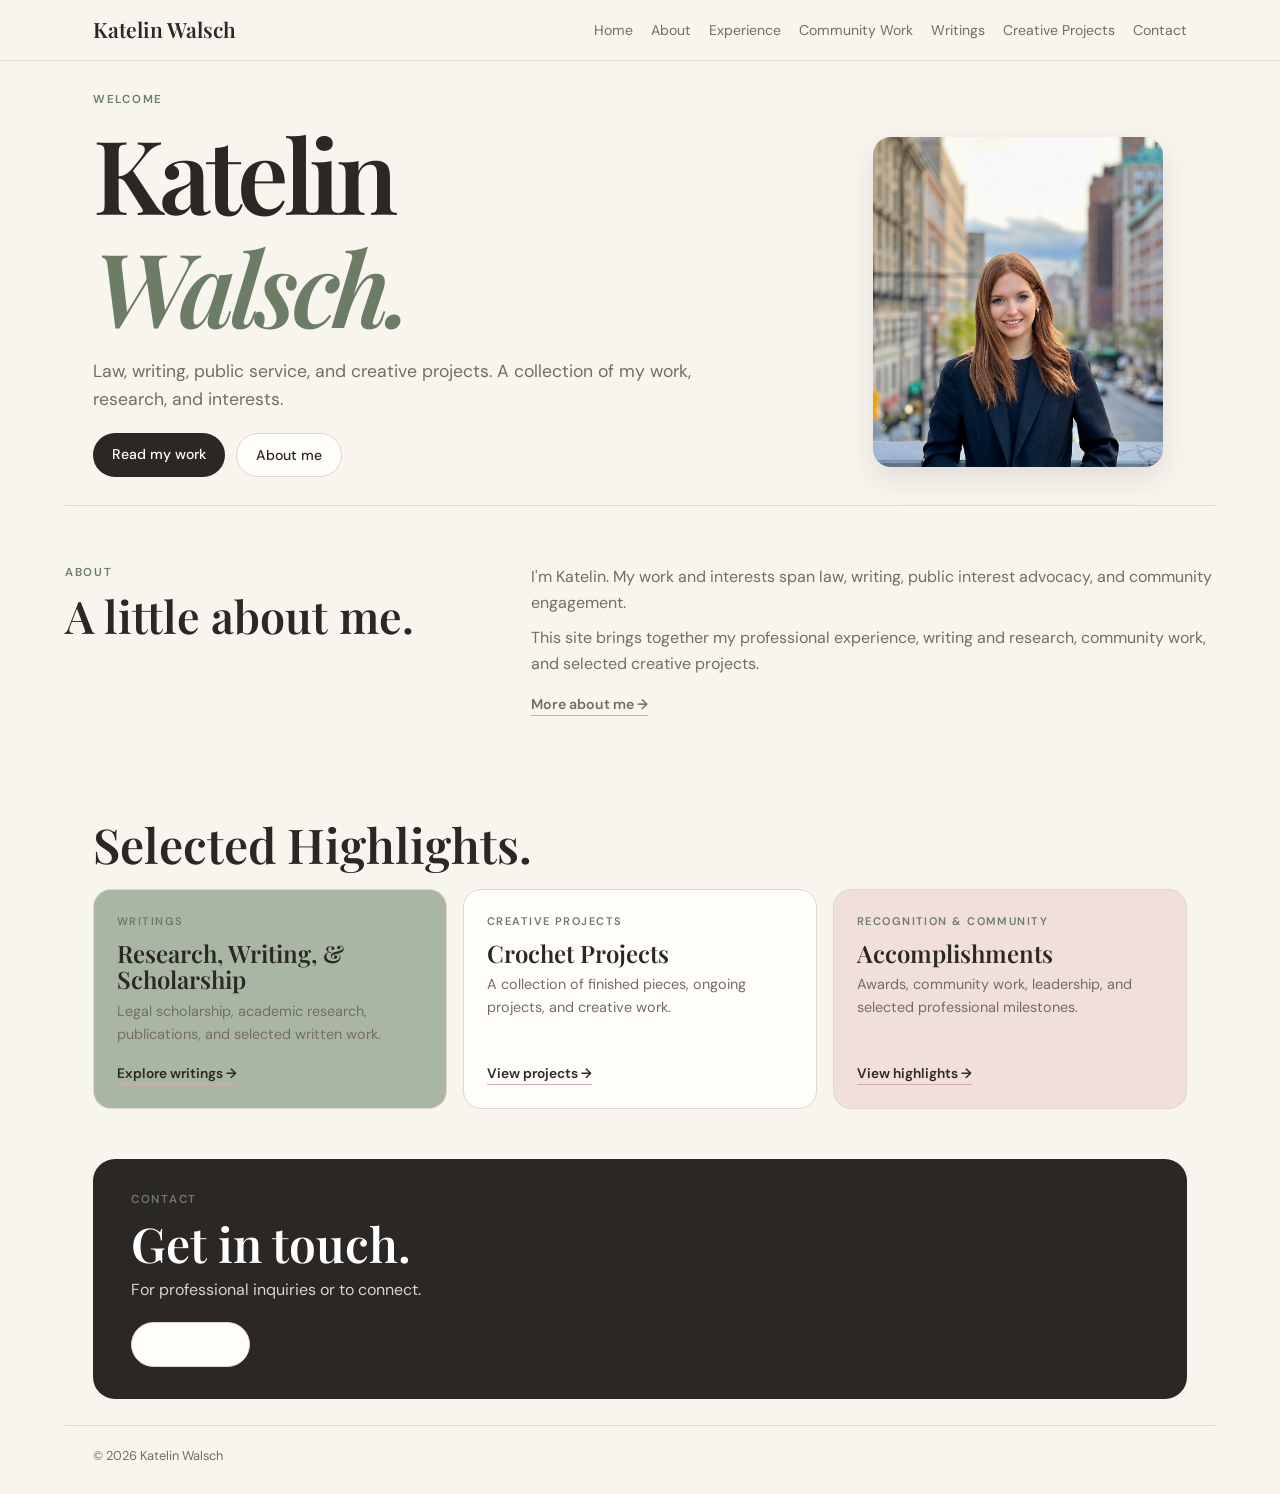
==== commit a7f7e6cf: "Update index.html" ====
--- a/index.html
+++ b/index.html
@@ -37,7 +37,7 @@
         <li><a href="experience.html">Experience</a></li>
         <li><a href="community.html">Community Work</a></li>
         <li><a href="writings.html">Writings</a></li>
-        <li><a href="crochet.html">Crochet</a></li>
+        <li><a href="creative.html">Creative Projects</a></li>
         <li><a href="contact.html">Contact</a></li>
       </ul>
 
--- a/styles.css
+++ b/styles.css
@@ -1,6 +1,7 @@
 :root {
   --cream: #f8f4ee;
   --paper: #fffdf9;
+
   --ink: #2b2724;
   --muted: #746d67;
 
@@ -14,7 +15,9 @@
 }
 
 
-/* RESET */
+/* ===============================
+   GLOBAL
+================================ */
 
 * {
   box-sizing: border-box;
@@ -36,9 +39,6 @@
 a {
   color: inherit;
 }
-
-
-/* TYPOGRAPHY */
 
 h1,
 h2,
@@ -48,22 +48,10 @@
   font-weight: 600;
 }
 
-h2 {
-  font-size: clamp(2.1rem, 4vw, 3rem);
-  margin-bottom: 16px;
-}
-
-.eyebrow {
-  text-transform: uppercase;
-  letter-spacing: 0.15em;
-  font-size: 0.72rem;
-  font-weight: 600;
-  color: var(--sage-dark);
-  margin-bottom: 8px;
-}
-
-
-/* NAVIGATION */
+
+/* ===============================
+   NAVIGATION
+================================ */
 
 nav {
   position: sticky;
@@ -85,6 +73,7 @@
   display: flex;
   align-items: center;
   justify-content: space-between;
+
   gap: 22px;
 }
 
@@ -92,6 +81,7 @@
   font-family: "Playfair Display", serif;
   font-size: 1.32rem;
   font-weight: 600;
+
   text-decoration: none;
   white-space: nowrap;
 }
@@ -100,14 +90,19 @@
   display: flex;
   flex-wrap: wrap;
   justify-content: flex-end;
+
   gap: 18px;
+
   list-style: none;
 }
 
 .nav-links a {
+  color: var(--muted);
+
   text-decoration: none;
-  color: var(--muted);
+
   font-size: 0.88rem;
+
   transition: color 0.2s ease;
 }
 
@@ -116,35 +111,60 @@
 }
 
 
-/* GENERAL */
+/* ===============================
+   HOMEPAGE
+================================ */
 
 .section {
   max-width: 1150px;
+
   margin: 0 auto;
+
   padding-left: 28px;
   padding-right: 28px;
 }
 
 
-/* HERO */
+/* HOME HERO */
 
 .hero {
-  min-height: auto;
-  display: flex;
+  padding-top: 30px;
+  padding-bottom: 28px;
+}
+
+.hero-grid {
+  display: grid;
+
+  grid-template-columns: minmax(0, 1fr) 290px;
+
+  gap: 48px;
+
   align-items: center;
-
-  padding-top: 24px;
-  padding-bottom: 24px;
 }
 
 .hero-inner {
-  max-width: 820px;
+  min-width: 0;
+  max-width: 700px;
+}
+
+.eyebrow {
+  margin-bottom: 8px;
+
+  color: var(--sage-dark);
+
+  text-transform: uppercase;
+  letter-spacing: 0.15em;
+
+  font-size: 0.72rem;
+  font-weight: 600;
 }
 
 .hero h1 {
-  font-size: clamp(4rem, 9vw, 6.7rem);
+  margin-bottom: 14px;
+
+  font-size: clamp(4rem, 8vw, 6.5rem);
+
   letter-spacing: -0.05em;
-  margin-bottom: 14px;
 }
 
 .hero h1 span {
@@ -153,16 +173,45 @@
 }
 
 .hero-copy {
-  max-width: 680px;
-  color: var(--muted);
+  max-width: 630px;
+
+  color: var(--muted);
+
   font-size: 1.1rem;
 }
 
 .hero-buttons {
   margin-top: 20px;
+
   display: flex;
   flex-wrap: wrap;
+
   gap: 11px;
+}
+
+
+/* HEADSHOT */
+
+.hero-photo-wrap {
+  width: 290px;
+
+  justify-self: end;
+
+  transform: translate(-24px, 18px);
+}
+
+.hero-photo {
+  display: block;
+
+  width: 290px;
+  height: 330px;
+
+  object-fit: cover;
+  object-position: center 42%;
+
+  border-radius: 18px;
+
+  box-shadow: 0 12px 30px rgba(43, 39, 36, 0.11);
 }
 
 
@@ -170,16 +219,15 @@
 
 .button {
   display: inline-block;
+
   padding: 10px 19px;
+
   border-radius: 999px;
+
   text-decoration: none;
+
   font-size: 0.88rem;
   font-weight: 500;
-  transition: 0.2s ease;
-}
-
-.button:hover {
-  transform: translateY(-2px);
 }
 
 .button-dark {
@@ -189,26 +237,33 @@
 
 .button-light {
   background: var(--paper);
+
   border: 1px solid var(--line);
 }
 
 
-/* ABOUT */
+/* HOME ABOUT */
 
 .about-section {
-  padding-top: 20px;
+  padding-top: 18px;
   padding-bottom: 18px;
 }
 
 .intro-grid {
   display: grid;
+
   grid-template-columns: 0.9fr 1.45fr;
+
   gap: 42px;
+
   align-items: start;
 }
 
+.intro-grid h2 {
+  font-size: clamp(2.1rem, 4vw, 3rem);
+}
+
 .intro-copy {
-  font-size: 1rem;
   color: var(--muted);
 }
 
@@ -218,234 +273,1679 @@
 
 .text-link {
   display: inline-block;
+
   margin-top: 16px;
+
   text-decoration: none;
-  color: var(--ink);
+
+  font-size: 0.88rem;
   font-weight: 600;
-  font-size: 0.88rem;
+
   border-bottom: 1px solid var(--rose);
 }
 
 
-/* SELECTED HIGHLIGHTS */
+/* HOME HIGHLIGHTS */
 
 .highlights-section {
-  padding-top: 18px;
-  padding-bottom: 28px;
+  padding-top: 44px;
+  padding-bottom: 26px;
 }
 
 .highlights-section h2 {
   margin-bottom: 18px;
+
+  font-size: clamp(2.1rem, 4vw, 3rem);
 }
 
 .highlight-grid {
   display: grid;
+
   grid-template-columns: repeat(3, 1fr);
+
   gap: 16px;
 }
 
 .highlight-card {
   min-height: 205px;
-  border: 1px solid var(--line);
-  border-radius: 18px;
+
   padding: 23px;
 
   display: flex;
   flex-direction: column;
   justify-content: space-between;
 
-  transition:
-    transform 0.2s ease,
-    box-shadow 0.2s ease;
-}
-
-.highlight-card:hover {
-  transform: translateY(-3px);
-  box-shadow: 0 10px 26px rgba(40, 35, 30, 0.06);
-}
-
-
-/* EXACT CARD COLORS */
-
-/* 1. RESEARCH, WRITING, & SCHOLARSHIP = GREEN */
-
-.highlight-grid .highlight-card:nth-child(1) {
-  background: var(--sage) !important;
-}
-
-.highlight-grid .highlight-card:nth-child(1) p {
-  color: #3e493b;
-}
-
-
-/* 2. CROCHET PROJECTS = WHITE */
-
-.highlight-grid .highlight-card:nth-child(2) {
-  background: var(--paper) !important;
-}
-
-.highlight-grid .highlight-card:nth-child(2) p {
-  color: var(--muted);
-}
-
-
-/* 3. ACCOMPLISHMENTS = PINK */
-
-.highlight-grid .highlight-card:nth-child(3) {
-  background: var(--rose-light) !important;
-}
-
-.highlight-grid .highlight-card:nth-child(3) p {
-  color: var(--muted);
-}
-
-
-/* CARD CONTENT */
+  border: 1px solid var(--line);
+  border-radius: 18px;
+}
+
+.writing-card {
+  background: var(--sage);
+}
+
+.crochet-card {
+  background: var(--paper);
+}
+
+.accomplishments-card {
+  background: var(--rose-light);
+}
 
 .card-label {
+  margin-bottom: 9px;
+
+  color: var(--sage-dark);
+
+  text-transform: uppercase;
+  letter-spacing: 0.13em;
+
   font-size: 0.69rem;
-  letter-spacing: 0.13em;
-  text-transform: uppercase;
-  color: var(--sage-dark);
-  margin-bottom: 9px;
   font-weight: 600;
 }
 
 .highlight-card h3 {
+  margin-bottom: 7px;
+
   font-size: 1.5rem;
-  margin-bottom: 7px;
 }
 
 .highlight-card p {
+  color: var(--muted);
+
   font-size: 0.9rem;
 }
 
 .card-link {
   display: inline-block;
+
   width: fit-content;
+
   margin-top: 16px;
+
   text-decoration: none;
+
   font-size: 0.86rem;
   font-weight: 600;
+
   border-bottom: 1px solid var(--rose);
 }
 
 
-/* CONTACT */
+/* HOME CONTACT */
 
 .contact-section {
-  padding-top: 26px;
-  padding-bottom: 28px;
+  padding-top: 24px;
+  padding-bottom: 26px;
 }
 
 .contact-panel {
+  padding: 32px 38px;
+
   background: var(--ink);
+
   color: white;
+
   border-radius: 22px;
-  padding: 32px 38px;
-}
-
-.contact-panel .eyebrow {
-  color: var(--rose);
 }
 
 .contact-panel h2 {
   margin-bottom: 7px;
+
+  font-size: clamp(2.1rem, 4vw, 3rem);
 }
 
 .contact-panel p {
   color: #d8d3cf;
-  max-width: 650px;
-}
-
-.contact-panel .hero-buttons {
-  margin-top: 16px;
-}
-
-.contact-panel .button-light {
-  background: transparent;
-  border-color: #6f6861;
-  color: white;
-}
-
-
-/* FOOTER */
+}
+
+
+/* ===============================
+   ABOUT PAGE
+================================ */
+
+.about-main {
+  width: min(100% - 56px, 1050px);
+
+  margin: 0 auto;
+}
+
+
+/* ABOUT HERO */
+
+.about-hero {
+  max-width: 820px;
+
+  padding: 58px 0;
+}
+
+.about-kicker {
+  margin-bottom: 8px;
+
+  color: var(--sage-dark);
+
+  text-transform: uppercase;
+  letter-spacing: 0.16em;
+
+  font-size: 0.72rem;
+  font-weight: 600;
+}
+
+.about-hero h1 {
+  margin-bottom: 20px;
+
+  font-size: clamp(4rem, 8vw, 6.3rem);
+
+  letter-spacing: -0.045em;
+}
+
+.about-lead {
+  max-width: 760px;
+
+  color: var(--muted);
+
+  font-size: 1.17rem;
+  line-height: 1.7;
+}
+
+
+/* MAJOR ABOUT SECTIONS */
+
+.about-section,
+.about-section-row {
+  padding: 58px 0;
+
+  border-top: 1px solid var(--line);
+}
+
+.about-section h2,
+.about-section-heading h2 {
+  margin-bottom: 30px;
+
+  font-size: clamp(2rem, 4vw, 2.8rem);
+}
+
+
+/* BACKGROUND */
+
+.about-section-row {
+  display: grid;
+
+  grid-template-columns: 0.75fr 1.5fr;
+
+  gap: 80px;
+}
+
+.about-section-row .about-section-heading h2 {
+  margin-bottom: 0;
+}
+
+.about-copy {
+  max-width: 690px;
+
+  color: var(--muted);
+
+  font-size: 1.02rem;
+  line-height: 1.75;
+}
+
+.about-copy p + p {
+  margin-top: 22px;
+}
+
+
+/* EDUCATION */
+
+.simple-list {
+  border-top: 1px solid var(--line);
+}
+
+.education-row {
+  display: flex;
+
+  justify-content: space-between;
+  align-items: center;
+
+  gap: 30px;
+
+  padding: 27px 0;
+
+  border-bottom: 1px solid var(--line);
+}
+
+.education-row h3 {
+  margin-bottom: 5px;
+
+  font-size: 1.35rem;
+}
+
+.education-row p,
+.education-row span {
+  color: var(--muted);
+}
+
+.education-row span {
+  font-size: 0.9rem;
+
+  white-space: nowrap;
+}
+
+
+/* ===============================
+   AWARDS
+================================ */
+
+.awards-list {
+  border-top: 1px solid var(--line);
+}
+
+.award {
+  padding: 32px 0;
+
+  border-bottom: 1px solid var(--line);
+}
+
+.award-content h3 {
+  margin-bottom: 6px;
+
+  font-size: 1.42rem;
+}
+
+.award-content > p {
+  color: var(--muted);
+
+  font-size: 0.94rem;
+}
+
+.award-detail {
+  max-width: 660px;
+
+  margin-top: 10px;
+
+  line-height: 1.65;
+}
+
+.award-link {
+  display: inline-block;
+
+  margin-top: 9px;
+
+  text-decoration: none;
+
+  font-size: 0.86rem;
+  font-weight: 600;
+
+  border-bottom: 1px solid var(--rose);
+}
+
+
+/* AWARD + IMAGE LAYOUT */
+
+.award-media {
+  display: grid;
+
+  grid-template-columns: minmax(0, 1fr) 300px;
+
+  gap: 42px;
+
+  align-items: center;
+}
+
+
+/* ===============================
+   STAR PHOTO
+================================ */
+
+.star-image-wrap {
+  width: 300px;
+
+  justify-self: end;
+}
+
+.star-image {
+  display: block;
+
+  width: 300px;
+  height: 195px;
+
+  object-fit: cover;
+
+  border-radius: 12px;
+}
+
+
+/* ===============================
+   NOTRE DAME THUMBNAIL
+================================ */
+
+.notre-dame-media {
+  width: 300px;
+
+  justify-self: end;
+
+  display: flex;
+  flex-direction: column;
+
+  align-items: flex-start;
+
+  gap: 9px;
+}
+
+.notre-dame-image-link {
+  display: block;
+
+  width: 300px;
+  height: 195px;
+
+  line-height: 0;
+
+  overflow: hidden;
+
+  border-radius: 12px;
+}
+
+.notre-dame-image {
+  display: block;
+
+  width: 300px;
+  height: 195px;
+
+  max-width: none;
+
+  object-fit: cover;
+
+  border-radius: 12px;
+}
+
+.notre-dame-link {
+  display: inline-block;
+
+  margin-top: 0;
+
+  text-decoration: none;
+
+  font-size: 0.86rem;
+  font-weight: 600;
+
+  border-bottom: 1px solid var(--rose);
+}
+
+
+/* ===============================
+   NOTRE DAME THUMBNAIL â€” ENLARGED
+   Add class "notre-dame-award-media" to the
+   .award-media wrapper around the Notre Dame
+   Merit Fellowship section in your HTML, e.g.:
+   <div class="award-media notre-dame-award-media">
+================================ */
+
+.notre-dame-award-media {
+  grid-template-columns: minmax(0, 1fr) 380px;
+}
+
+.notre-dame-award-media .notre-dame-media {
+  width: 380px;
+}
+
+.notre-dame-award-media .notre-dame-image-link,
+.notre-dame-award-media .notre-dame-image {
+  width: 380px;
+  height: 247px;
+}
+
+
+/* ===============================
+   INTERESTS
+================================ */
+
+.interests-section {
+  padding-bottom: 64px;
+}
+
+.interest-list {
+  display: flex;
+
+  flex-wrap: wrap;
+
+  gap: 12px;
+}
+
+.interest-list span {
+  padding: 10px 16px;
+
+  background: var(--paper);
+
+  border: 1px solid var(--line);
+  border-radius: 999px;
+
+  color: var(--muted);
+
+  font-size: 0.9rem;
+}
+
+
+/* ===============================
+   FOOTER
+================================ */
 
 footer {
   max-width: 1150px;
+
   margin: 0 auto;
+
   padding: 20px 28px 28px;
+
   border-top: 1px solid var(--line);
+
+  color: var(--muted);
+
   font-size: 0.8rem;
-  color: var(--muted);
-}
-
-
-/* TABLET */
+}
+
+
+/* ===============================
+   TABLET
+================================ */
 
 @media (max-width: 900px) {
 
+  .hero-grid {
+    grid-template-columns: minmax(0, 1fr) 240px;
+  }
+
+  .hero-photo-wrap {
+    width: 240px;
+
+    transform: translate(-10px, 14px);
+  }
+
+  .hero-photo {
+    width: 240px;
+    height: 285px;
+  }
+
   .highlight-grid,
-  .intro-grid {
+  .intro-grid,
+  .about-section-row {
     grid-template-columns: 1fr;
+  }
+
+  .about-section-row {
+    gap: 28px;
   }
 
   .nav-inner {
     flex-direction: column;
+
     align-items: flex-start;
   }
 
   .nav-links {
     justify-content: flex-start;
-    gap: 13px;
-  }
-
-}
-
-
-/* PHONE */
-
-@media (max-width: 600px) {
+  }
+
+}
+
+
+/* ===============================
+   MOBILE
+================================ */
+
+@media (max-width: 650px) {
+
+  .nav-inner {
+    padding: 12px 20px;
+  }
 
   .section {
     padding-left: 20px;
     padding-right: 20px;
   }
 
-  .nav-inner {
-    padding: 12px 20px;
-  }
-
-  .hero {
-    padding-top: 20px;
-    padding-bottom: 20px;
-  }
-
-  .hero h1 {
-    font-size: clamp(3.4rem, 18vw, 5rem);
-  }
-
-  .about-section {
-    padding-top: 18px;
-    padding-bottom: 18px;
-  }
-
-  .highlights-section {
-    padding-top: 16px;
-    padding-bottom: 24px;
-  }
-
-  .contact-section {
-    padding-top: 22px;
-    padding-bottom: 24px;
-  }
-
-  .contact-panel {
-    padding: 27px 23px;
-  }
-
-  footer {
-    padding: 18px 20px 26px;
-  }
-
-}
+  .hero-grid {
+    grid-template-columns: 1fr;
+  }
+
+  .hero-photo-wrap {
+    width: 100%;
+
+    justify-self: start;
+
+    transform: none;
+  }
+
+  .hero-photo {
+    width: 230px;
+    height: 270px;
+  }
+
+
+  /* ABOUT */
+
+  .about-main {
+    width: calc(100% - 40px);
+  }
+
+  .about-hero {
+    padding: 40px 0;
+  }
+
+  .about-section,
+  .about-section-row {
+    padding: 42px 0;
+  }
+
+  .education-row {
+    flex-direction: column;
+
+    align-items: flex-start;
+
+    gap: 5px;
+  }
+
+
+  /* AWARD PHOTOS */
+
+  .award-media {
+    grid-template-columns: 1fr;
+
+    gap: 20px;
+  }
+
+  .star-image-wrap,
+  .notre-dame-media {
+    justify-self: start;
+  }
+
+  .star-image-wrap {
+    width: 260px;
+  }
+
+  .star-image {
+    width: 260px;
+    height: 170px;
+  }
+
+  .notre-dame-media {
+    width: 260px;
+  }
+
+  .notre-dame-image-link {
+    width: 260px;
+    height: 170px;
+  }
+
+  .notre-dame-image {
+    width: 260px;
+    height: 170px;
+  }
+
+  /* Notre Dame enlarged version stays same size as
+     the regular one on mobile since screen is narrow */
+  .notre-dame-award-media .notre-dame-media {
+    width: 260px;
+  }
+
+  .notre-dame-award-media .notre-dame-image-link,
+  .notre-dame-award-media .notre-dame-image {
+    width: 260px;
+    height: 170px;
+  }
+
+}
+
+/* =========================================
+   CROCHET GALLERY
+========================================= */
+
+.crochet-gallery-main {
+  width: min(100% - 56px, 1050px);
+  margin: 0 auto;
+}
+
+
+/* PAGE INTRO */
+
+.crochet-gallery-hero {
+  max-width: 800px;
+  padding: 58px 0 52px;
+}
+
+.crochet-gallery-kicker {
+  margin-bottom: 8px;
+
+  color: var(--sage-dark);
+
+  text-transform: uppercase;
+  letter-spacing: 0.16em;
+
+  font-size: 0.72rem;
+  font-weight: 600;
+}
+
+.crochet-gallery-hero h1 {
+  margin-bottom: 18px;
+
+  font-family: "Playfair Display", serif;
+
+  font-size: clamp(4rem, 8vw, 6.3rem);
+  line-height: 1;
+
+  letter-spacing: -0.045em;
+}
+
+.crochet-gallery-hero p {
+  max-width: 650px;
+
+  color: var(--muted);
+
+  font-size: 1.08rem;
+  line-height: 1.7;
+}
+
+
+/* GALLERY */
+
+.crochet-gallery-section {
+  padding: 48px 0 68px;
+
+  border-top: 1px solid var(--line);
+}
+
+.crochet-gallery-grid {
+  display: grid;
+
+  grid-template-columns: repeat(3, minmax(0, 1fr));
+
+  column-gap: 24px;
+  row-gap: 38px;
+
+  align-items: start;
+}
+
+
+/* INDIVIDUAL PROJECT */
+
+.gallery-project {
+  margin: 0;
+}
+
+
+/* 
+   Every source image is already cropped 4:5,
+   so the browser does not need to crop anything.
+*/
+
+.gallery-image-wrap {
+  width: 100%;
+  aspect-ratio: 4 / 5;
+
+  overflow: hidden;
+
+  background: var(--paper);
+
+  border-radius: 14px;
+}
+
+.gallery-image-wrap img {
+  display: block;
+
+  width: 100%;
+  height: 100%;
+
+  object-fit: contain;
+
+  border-radius: 14px;
+
+  transition: transform 0.2s ease;
+}
+
+
+/* VERY SUBTLE HOVER */
+
+.gallery-project:hover .gallery-image-wrap img {
+  transform: scale(1.01);
+}
+
+
+/* PROJECT NAME */
+
+.gallery-project figcaption {
+  margin-top: 10px;
+
+  color: var(--ink);
+
+  font-family: "DM Sans", sans-serif;
+
+  font-size: 0.9rem;
+  font-weight: 500;
+
+  line-height: 1.4;
+}
+
+
+/* =========================================
+   CROCHET TABLET
+========================================= */
+
+@media (max-width: 900px) {
+
+  .crochet-gallery-grid {
+    grid-template-columns: repeat(2, minmax(0, 1fr));
+
+    column-gap: 20px;
+    row-gap: 32px;
+  }
+
+}
+
+
+/* =========================================
+   CROCHET MOBILE
+========================================= */
+
+@media (max-width: 650px) {
+
+  .crochet-gallery-main {
+    width: calc(100% - 40px);
+  }
+
+  .crochet-gallery-hero {
+    padding: 40px 0 40px;
+  }
+
+  .crochet-gallery-hero h1 {
+    font-size: clamp(3.5rem, 17vw, 5rem);
+  }
+
+  .crochet-gallery-section {
+    padding: 38px 0 50px;
+  }
+
+  .crochet-gallery-grid {
+    grid-template-columns: 1fr;
+
+    row-gap: 30px;
+  }
+
+  .gallery-project figcaption {
+    margin-top: 9px;
+
+    font-size: 0.9rem;
+  }
+
+}
+
+/* =========================================
+   EXPERIENCE PAGE
+========================================= */
+
+.experience-main {
+  width: min(100% - 56px, 1050px);
+  margin: 0 auto;
+}
+
+
+/* PAGE HEADER */
+
+.experience-hero {
+  max-width: 900px;
+  padding: 58px 0 52px;
+}
+
+.experience-kicker {
+  margin-bottom: 8px;
+
+  color: var(--sage-dark);
+
+  text-transform: uppercase;
+  letter-spacing: 0.16em;
+
+  font-size: 0.72rem;
+  font-weight: 600;
+}
+
+.experience-hero h1 {
+  font-family: "Playfair Display", serif;
+
+  font-size: clamp(4rem, 8vw, 6.3rem);
+  line-height: 1;
+
+  letter-spacing: -0.045em;
+}
+
+
+/* EXPERIENCE LIST */
+
+.experience-section {
+  padding: 48px 0 70px;
+
+  border-top: 1px solid var(--line);
+}
+
+.experience-list {
+  border-top: 1px solid var(--line);
+}
+
+.experience-row {
+  display: grid;
+
+  grid-template-columns: minmax(0, 1fr) auto;
+
+  gap: 45px;
+
+  align-items: center;
+
+  padding: 30px 0;
+
+  border-bottom: 1px solid var(--line);
+}
+
+
+/* COMPANY + TITLE */
+
+.experience-info h2 {
+  margin-bottom: 7px;
+
+  font-family: "Playfair Display", serif;
+
+  font-size: 1.5rem;
+  line-height: 1.2;
+}
+
+.experience-title {
+  color: var(--muted);
+
+  font-size: 0.95rem;
+  line-height: 1.5;
+}
+
+
+/* INCOMING LABEL */
+
+.experience-note {
+  display: inline-block;
+
+  margin-top: 8px;
+
+  color: var(--sage-dark);
+
+  text-transform: uppercase;
+  letter-spacing: 0.11em;
+
+  font-size: 0.7rem;
+  font-weight: 600;
+}
+
+
+/* DATES */
+
+.experience-date {
+  color: var(--muted);
+
+  font-size: 0.88rem;
+
+  white-space: nowrap;
+
+  text-align: right;
+}
+
+/* =========================================
+   EXPERIENCE MOBILE
+========================================= */
+
+@media (max-width: 650px) {
+
+  .experience-main {
+    width: calc(100% - 40px);
+  }
+
+  .experience-hero {
+    padding: 40px 0 40px;
+  }
+
+  .experience-hero h1 {
+    font-size: clamp(3.5rem, 17vw, 5rem);
+  }
+
+  .experience-section {
+    padding: 38px 0 50px;
+  }
+
+  .experience-row {
+    grid-template-columns: 1fr;
+
+    gap: 7px;
+
+    padding: 25px 0;
+  }
+
+  .experience-date {
+    margin-top: 3px;
+
+    text-align: left;
+  }
+
+}
+
+/* =========================================
+   COMMUNITY WORK PAGE
+========================================= */
+
+.community-main {
+  width: min(100% - 56px, 1050px);
+  margin: 0 auto;
+}
+
+
+/* PAGE HEADER */
+
+.community-hero {
+  padding: 70px 0 50px;
+}
+
+.community-hero h1 {
+  margin: 0;
+
+  font-family: "Playfair Display", serif;
+
+  font-size: clamp(4rem, 8vw, 6rem);
+  line-height: 1;
+
+  letter-spacing: -0.045em;
+}
+
+
+/* =========================================
+   DAVIS POLK
+========================================= */
+
+.community-project {
+  padding: 50px 0 70px;
+
+  border-top: 1px solid var(--line);
+}
+
+
+/* HEADING */
+
+.community-project-heading {
+  margin-bottom: 28px;
+}
+
+.community-project-heading h2 {
+  margin: 0 0 8px;
+
+  font-family: "Playfair Display", serif;
+
+  font-size: 2rem;
+  line-height: 1.2;
+}
+
+.community-project-heading p {
+  margin: 0;
+
+  color: var(--muted);
+
+  font-size: 0.95rem;
+}
+
+.community-project-date {
+  display: block;
+
+  margin-top: 6px;
+
+  color: var(--muted);
+
+  font-size: 0.83rem;
+}
+
+
+/* FEATURED SPEAKING PHOTO */
+
+.community-feature-photo {
+  width: 520px;
+  max-width: 100%;
+
+  margin: 30px 0 38px;
+}
+
+.community-feature-photo img {
+  display: block;
+
+  width: 100%;
+  height: auto;
+
+  border-radius: 12px;
+}
+
+
+/* PROJECT DESCRIPTION */
+
+.community-project-copy {
+  max-width: 760px;
+
+  margin-bottom: 42px;
+}
+
+.community-project-copy p {
+  margin: 0 0 18px;
+
+  color: var(--muted);
+
+  font-size: 1rem;
+  line-height: 1.7;
+}
+
+
+/* =========================================
+   PHOTO GALLERY
+========================================= */
+
+.community-photo-grid {
+  display: grid;
+
+  grid-template-columns: repeat(2, minmax(0, 1fr));
+
+  gap: 18px;
+
+  width: 100%;
+  max-width: 760px;
+}
+
+.community-photo {
+  display: block;
+
+  width: 100%;
+
+  padding: 0;
+
+  background: none;
+
+  border: 0;
+  border-radius: 11px;
+
+  overflow: hidden;
+
+  cursor: zoom-in;
+}
+
+.community-photo img {
+  display: block;
+
+  width: 100%;
+  height: 230px;
+
+  object-fit: cover;
+
+  border-radius: 11px;
+
+  transition:
+    transform 0.2s ease,
+    opacity 0.2s ease;
+}
+
+.community-photo:hover img {
+  transform: scale(1.02);
+  opacity: 0.92;
+}
+
+.gallery-hint {
+  margin-top: 11px;
+
+  color: var(--muted);
+
+  font-size: 0.75rem;
+}
+
+
+/* =========================================
+   LIGHTBOX
+========================================= */
+
+.photo-lightbox {
+  position: fixed;
+
+  inset: 0;
+
+  z-index: 5000;
+
+  display: none;
+
+  align-items: center;
+  justify-content: center;
+
+  padding: 40px;
+
+  background: rgba(25, 22, 20, 0.88);
+}
+
+.photo-lightbox.open {
+  display: flex;
+}
+
+.photo-lightbox img {
+  display: block;
+
+  max-width: 92vw;
+  max-height: 88vh;
+
+  width: auto;
+  height: auto;
+
+  object-fit: contain;
+
+  border-radius: 8px;
+
+  box-shadow: 0 18px 55px rgba(0, 0, 0, 0.35);
+}
+
+.lightbox-close {
+  position: fixed;
+
+  top: 24px;
+  right: 30px;
+
+  width: 44px;
+  height: 44px;
+
+  padding: 0;
+
+  background: transparent;
+
+  border: 0;
+
+  color: white;
+
+  font-family: "DM Sans", sans-serif;
+
+  font-size: 2.3rem;
+  line-height: 1;
+
+  cursor: pointer;
+}
+
+body.lightbox-open {
+  overflow: hidden;
+}
+
+
+/* =========================================
+   JUSTICE IN EDUCATION
+========================================= */
+
+.justice-project {
+  padding: 55px 0 70px;
+
+  border-top: 1px solid var(--line);
+}
+
+.justice-project-copy {
+  max-width: 760px;
+
+  margin-top: 24px;
+}
+
+.justice-project-copy p {
+  margin: 0;
+
+  color: var(--muted);
+
+  font-size: 1rem;
+  line-height: 1.7;
+}
+
+
+/* =========================================
+   MOBILE
+========================================= */
+
+@media (max-width: 650px) {
+
+  .community-main {
+    width: calc(100% - 40px);
+  }
+
+  .community-hero {
+    padding: 48px 0 40px;
+  }
+
+  .community-hero h1 {
+    font-size: clamp(3.4rem, 16vw, 4.8rem);
+  }
+
+  .community-project {
+    padding: 40px 0 50px;
+  }
+
+  .community-project-heading h2 {
+    font-size: 1.7rem;
+  }
+
+  .community-feature-photo {
+    width: 100%;
+
+    margin: 24px 0 30px;
+  }
+
+  .community-project-copy {
+    margin-bottom: 30px;
+  }
+
+  .community-project-copy p,
+  .justice-project-copy p {
+    font-size: 0.96rem;
+  }
+
+  .community-photo-grid {
+    grid-template-columns: 1fr;
+
+    width: 100%;
+
+    gap: 14px;
+  }
+
+  .community-photo img {
+    height: auto;
+
+    aspect-ratio: 4 / 3;
+
+    object-fit: cover;
+  }
+
+  .justice-project {
+    padding: 45px 0 60px;
+  }
+
+  .photo-lightbox {
+    padding: 20px;
+  }
+
+  .lightbox-close {
+    top: 16px;
+    right: 16px;
+  }
+
+}
+
+
+/* =========================================
+   CONTACT PAGE
+========================================= */
+
+.contact-main {
+  width: min(100% - 56px, 1050px);
+  margin: 0 auto;
+}
+
+
+/* HEADER */
+
+.contact-hero {
+  max-width: 760px;
+
+  padding: 70px 0 58px;
+}
+
+.contact-hero h1 {
+  margin: 0 0 22px;
+
+  font-family: "Playfair Display", serif;
+
+  font-size: clamp(4rem, 8vw, 6rem);
+  line-height: 1;
+
+  letter-spacing: -0.045em;
+}
+
+.contact-hero p {
+  max-width: 620px;
+
+  margin: 0;
+
+  color: var(--muted);
+
+  font-size: 1.05rem;
+  line-height: 1.7;
+}
+
+
+/* CONTACT DETAILS */
+
+.contact-details {
+  padding: 10px 0 90px;
+
+  border-top: 1px solid var(--line);
+}
+
+.contact-row {
+  display: grid;
+
+  grid-template-columns: 180px minmax(0, 1fr);
+
+  gap: 40px;
+
+  align-items: center;
+
+  padding: 30px 0;
+
+  border-bottom: 1px solid var(--line);
+}
+
+.contact-label {
+  color: var(--muted);
+
+  font-size: 0.78rem;
+  font-weight: 600;
+
+  text-transform: uppercase;
+  letter-spacing: 0.12em;
+}
+
+.contact-value a {
+  color: var(--ink);
+
+  font-family: "Playfair Display", serif;
+
+  font-size: 1.45rem;
+  line-height: 1.3;
+
+  text-decoration: none;
+
+  border-bottom: 1px solid var(--rose);
+
+  transition: color 0.2s ease;
+}
+
+.contact-value a:hover {
+  color: var(--sage-dark);
+}
+
+
+/* MOBILE */
+
+@media (max-width: 650px) {
+
+  .contact-main {
+    width: calc(100% - 40px);
+  }
+
+  .contact-hero {
+    padding: 48px 0 45px;
+  }
+
+  .contact-hero h1 {
+    font-size: clamp(3.4rem, 16vw, 4.8rem);
+  }
+
+  .contact-details {
+    padding-bottom: 60px;
+  }
+
+  .contact-row {
+    grid-template-columns: 1fr;
+
+    gap: 8px;
+
+    padding: 25px 0;
+  }
+
+  .contact-value a {
+    font-size: 1.2rem;
+
+    overflow-wrap: anywhere;
+  }
+
+}
+
+
+/* =========================================
+   CREATIVE PROJECTS LANDING PAGE
+========================================= */
+
+.creative-main {
+  width: min(100% - 56px, 1050px);
+  margin: 0 auto;
+}
+
+
+/* PAGE HEADER */
+
+.creative-hero {
+  max-width: 780px;
+
+  padding: 70px 0 60px;
+}
+
+.creative-hero h1 {
+  margin: 0 0 22px;
+
+  font-family: "Playfair Display", serif;
+
+  font-size: clamp(4rem, 8vw, 6rem);
+  line-height: 1;
+
+  letter-spacing: -0.045em;
+}
+
+.creative-hero p {
+  max-width: 600px;
+
+  margin: 0;
+
+  color: var(--muted);
+
+  font-size: 1.05rem;
+  line-height: 1.7;
+}
+
+
+/* =========================================
+   CREATIVE OPTIONS
+========================================= */
+
+.creative-options {
+  padding-bottom: 100px;
+
+  border-top: 1px solid var(--line);
+}
+
+
+/* INDIVIDUAL CATEGORY */
+
+.creative-option {
+  display: grid;
+
+  grid-template-columns: 80px minmax(0, 1fr);
+
+  gap: 35px;
+
+  padding: 48px 0;
+
+  color: var(--ink);
+
+  text-decoration: none;
+
+  border-bottom: 1px solid var(--line);
+
+  transition: padding-left 0.2s ease;
+}
+
+.creative-option:hover {
+  padding-left: 12px;
+}
+
+
+/* NUMBER */
+
+.creative-number {
+  padding-top: 7px;
+
+  color: var(--muted);
+
+  font-size: 0.75rem;
+  font-weight: 600;
+
+  letter-spacing: 0.12em;
+}
+
+
+/* CATEGORY TEXT */
+
+.creative-option-content h2 {
+  margin: 0 0 12px;
+
+  font-family: "Playfair Display", serif;
+
+  font-size: 2.2rem;
+  line-height: 1.2;
+}
+
+.creative-option-content p {
+  max-width: 600px;
+
+  margin: 0 0 22px;
+
+  color: var(--muted);
+
+  font-size: 0.98rem;
+  line-height: 1.65;
+}
+
+
+/* VIEW LINK */
+
+.creative-link {
+  display: inline-block;
+
+  color: var(--sage-dark);
+
+  font-size: 0.78rem;
+  font-weight: 600;
+
+  text-transform: uppercase;
+  letter-spacing: 0.1em;
+}
+
+
+/* =========================================
+   MOBILE
+========================================= */
+
+@media (max-width: 650px) {
+
+  .creative-main {
+    width: calc(100% - 40px);
+  }
+
+  .creative-hero {
+    padding: 48px 0 45px;
+  }
+
+  .creative-hero h1 {
+    font-size: clamp(3.4rem, 16vw, 4.8rem);
+  }
+
+  .creative-option {
+    grid-template-columns: 45px minmax(0, 1fr);
+
+    gap: 18px;
+
+    padding: 35px 0;
+  }
+
+  .creative-option:hover {
+    padding-left: 0;
+  }
+
+  .creative-option-content h2 {
+    font-size: 1.8rem;
+  }
+
+  .creative-options {
+    padding-bottom: 70px;
+  }
+
+}
+
+
+/* =========================================
+   CREATIVE PROJECTS SUBNAV
+========================================= */
+
+.creative-subnav {
+  padding: 34px 0 0;
+}
+
+.creative-subnav-parent {
+  display: inline-block;
+
+  margin-bottom: 8px;
+
+  color: var(--sage-dark);
+
+  text-decoration: none;
+
+  text-transform: uppercase;
+  letter-spacing: 0.14em;
+
+  font-size: 0.7rem;
+  font-weight: 600;
+}
+
+.creative-subnav-links {
+  display: flex;
+  align-items: center;
+
+  gap: 10px;
+
+  color: var(--muted);
+
+  font-size: 0.86rem;
+}
+
+.creative-subnav-links a {
+  color: var(--muted);
+
+  text-decoration: none;
+
+  transition: color 0.2s ease;
+}
+
+.creative-subnav-links a:hover {
+  color: var(--sage-dark);
+}
+
+.creative-subnav-links a.active {
+  color: var(--ink);
+
+  font-weight: 600;
+
+  border-bottom: 1px solid var(--rose);
+}
+
+
+/* SLIGHTLY TIGHTER CROCHET HEADER
+   NOW THAT SUBNAV IS ABOVE IT */
+
+.crochet-gallery-hero {
+  padding-top: 40px;
+}
+
+
+/* MOBILE */
+
+@media (max-width: 650px) {
+
+  .creative-subnav {
+    padding-top: 26px;
+  }
+
+  .creative-subnav-links {
+    flex-wrap: wrap;
+  }
+
+  .crochet-gallery-hero {
+    padding-top: 32px;
+  }
+
+}
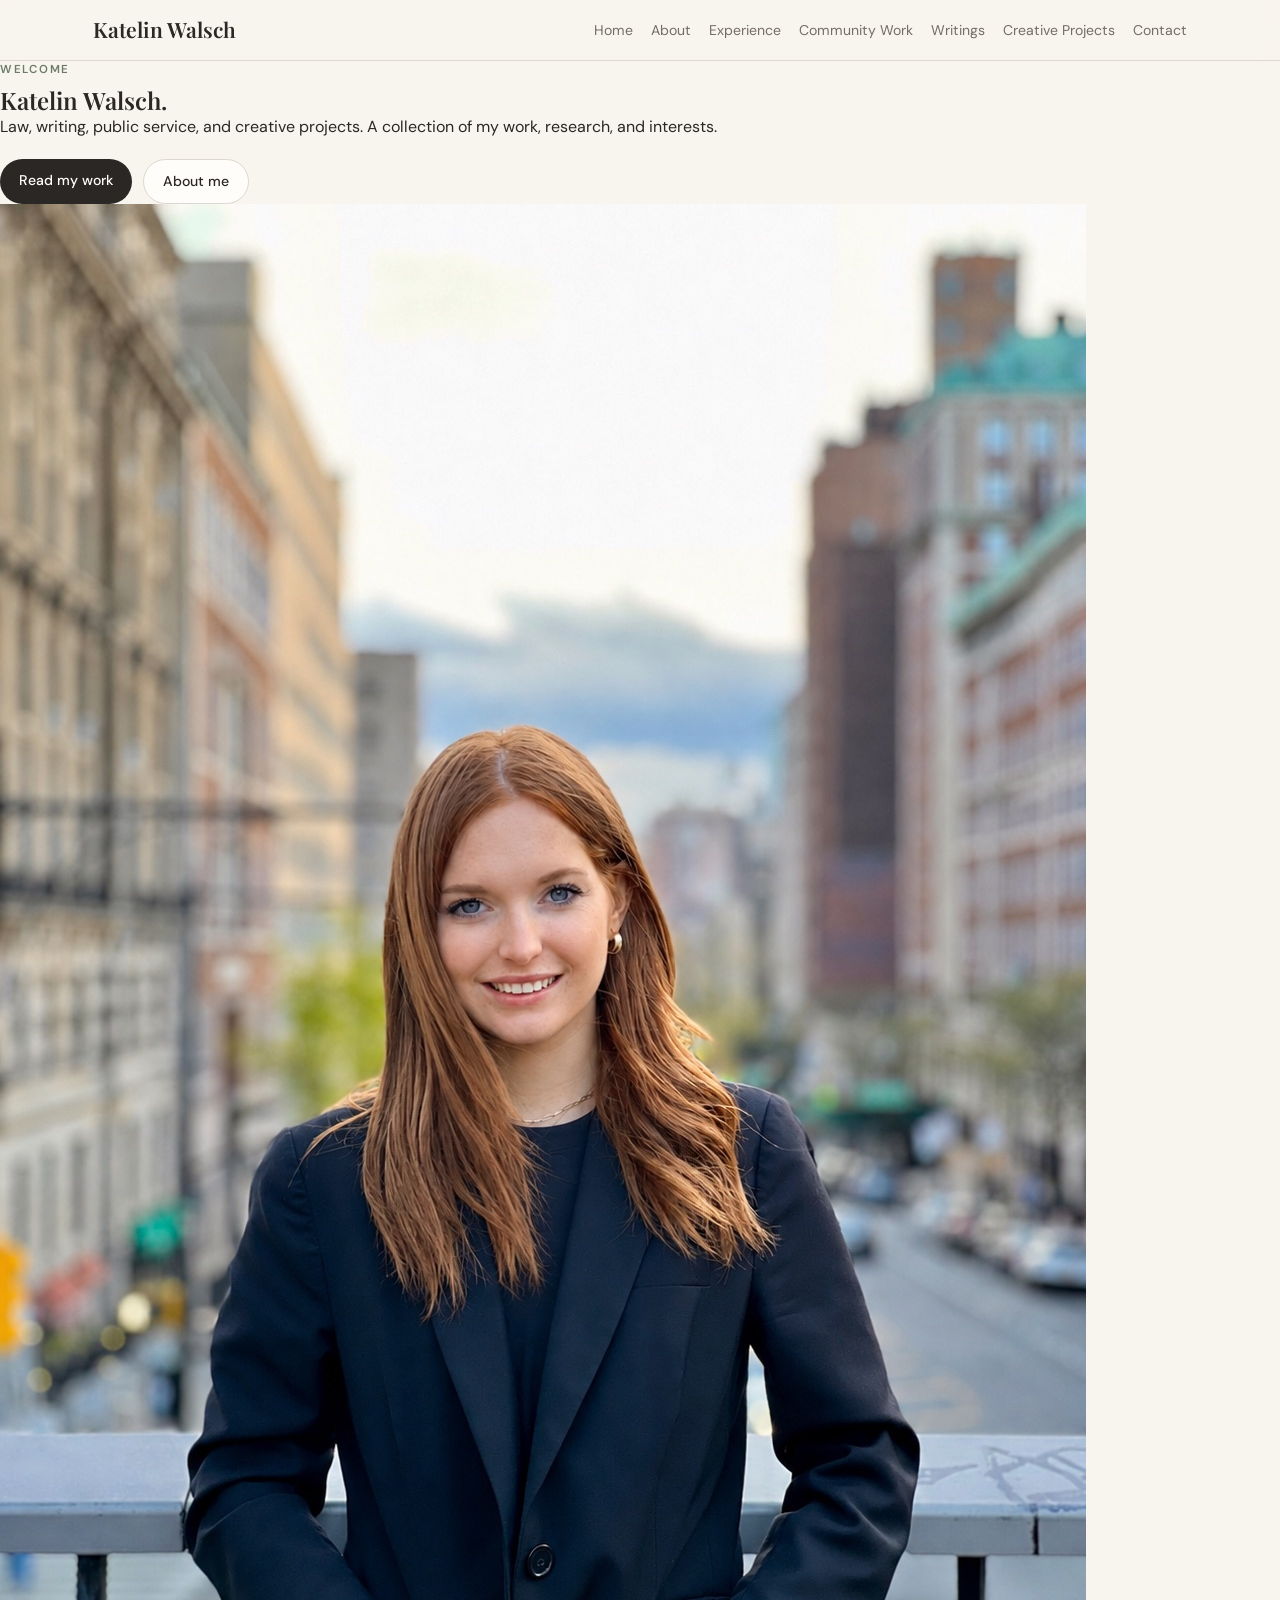
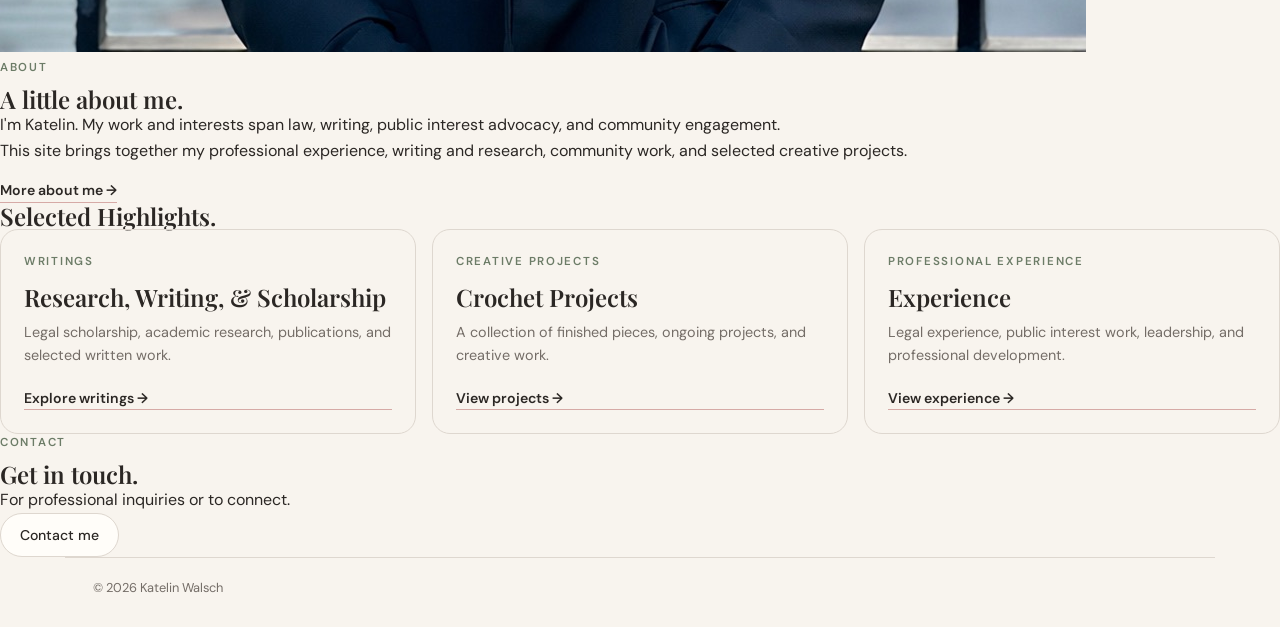
==== commit cfa5283d: "Update index.html" ====
--- a/index.html
+++ b/index.html
@@ -1,5 +1,6 @@
 <!DOCTYPE html>
 <html lang="en">
+
 <head>
   <meta charset="UTF-8" />
   <meta name="viewport" content="width=device-width, initial-scale=1.0" />
@@ -8,7 +9,7 @@
 
   <meta
     name="description"
-    content="Katelin Walsch — law, writing, public service, and creative projects."
+    content="Katelin Walsch — law, writing, public service, community work, and creative projects."
   />
 
   <link rel="preconnect" href="https://fonts.googleapis.com" />
@@ -22,9 +23,13 @@
   <link rel="stylesheet" href="styles.css" />
 </head>
 
+
 <body>
 
+  <!-- NAVIGATION -->
+
   <nav>
+
     <div class="nav-inner">
 
       <a href="index.html" class="brand">
@@ -32,6 +37,7 @@
       </a>
 
       <ul class="nav-links">
+
         <li><a href="index.html">Home</a></li>
         <li><a href="about.html">About</a></li>
         <li><a href="experience.html">Experience</a></li>
@@ -39,112 +45,98 @@
         <li><a href="writings.html">Writings</a></li>
         <li><a href="creative.html">Creative Projects</a></li>
         <li><a href="contact.html">Contact</a></li>
+
       </ul>
 
     </div>
+
   </nav>
 
 
-  <main>
+  <!-- MAIN -->
+
+  <main class="home-main">
+
 
     <!-- HERO -->
 
-    <section class="section hero">
-
-      <div class="hero-grid">
-
-        <div class="hero-inner">
-
-          <div class="eyebrow">
-            Welcome
-          </div>
-
-          <h1>
-            Katelin<br />
-            <span>Walsch.</span>
-          </h1>
-
-          <p class="hero-copy">
-            Law, writing, public service, and creative projects.
-            A collection of my work, research, and interests.
-          </p>
-
-          <div class="hero-buttons">
-
-            <a
-              href="writings.html"
-              class="button button-dark"
-            >
-              Read my work
-            </a>
-
-            <a
-              href="about.html"
-              class="button button-light"
-            >
-              About me
-            </a>
-
-          </div>
-
+    <section class="home-hero">
+
+      <div class="home-hero-copy">
+
+        <div class="eyebrow">
+          Welcome
         </div>
 
-
-        <div class="hero-photo-wrap">
-
-          <img
-            src="headshot.jpeg"
-            alt="Katelin Walsch"
-            class="hero-photo"
-          />
+        <h1>
+          Katelin
+          <span>Walsch.</span>
+        </h1>
+
+        <p>
+          Law, writing, public service, and creative projects. A collection of
+          my work, research, and interests.
+        </p>
+
+        <div class="hero-buttons">
+
+          <a href="writings.html" class="button button-dark">
+            Read my work
+          </a>
+
+          <a href="about.html" class="button button-light">
+            About me
+          </a>
 
         </div>
 
       </div>
 
-    </section>
-
-
-    <!-- ABOUT -->
-
-    <section class="section about-section">
-
-      <div class="intro-grid">
-
-        <div>
-
-          <div class="eyebrow">
-            About
-          </div>
-
-          <h2>
-            A little about me.
-          </h2>
-
+
+      <div class="home-hero-photo">
+
+        <img
+          src="headshot.jpeg"
+          alt="Portrait of Katelin Walsch"
+        />
+
+      </div>
+
+    </section>
+
+
+    <!-- ABOUT PREVIEW -->
+
+    <section class="home-about">
+
+      <div class="home-about-heading">
+
+        <div class="eyebrow">
+          About
         </div>
 
-
-        <div class="intro-copy">
-
-          <p>
-            I'm Katelin. My work and interests span law, writing,
-            public interest advocacy, and community engagement.
-          </p>
-
-          <p>
-            This site brings together my professional experience,
-            writing and research, community work, and selected
-            creative projects.
-          </p>
-
-          <a
-            href="about.html"
-            class="text-link"
-          >
-            More about me →
-          </a>
-
-        </div>
+        <h2>
+          A little about me.
+        </h2>
+
+      </div>
+
+
+      <div class="home-about-copy">
+
+        <p>
+          I'm Katelin. My work and interests span law, writing, public interest
+          advocacy, and community engagement.
+        </p>
+
+        <p>
+          This site brings together my professional experience, writing and
+          research, community work, and selected creative projects.
+        </p>
+
+        <a href="about.html" class="text-link">
+          More about me →
+        </a>
 
       </div>
 
@@ -153,7 +145,7 @@
 
     <!-- SELECTED HIGHLIGHTS -->
 
-    <section class="section highlights-section">
+    <section class="home-highlights">
 
       <h2>
         Selected Highlights.
@@ -162,92 +154,79 @@
 
       <div class="highlight-grid">
 
-        <article class="highlight-card writing-card">
-
-          <div>
-
-            <div class="card-label">
-              Writings
-            </div>
-
-            <h3>
-              Research, Writing, & Scholarship
-            </h3>
-
-            <p>
-              Legal scholarship, academic research,
-              publications, and selected written work.
-            </p>
-
+
+        <!-- WRITINGS -->
+
+        <article class="highlight-card highlight-card-sage">
+
+          <div class="eyebrow">
+            Writings
           </div>
 
-          <a
-            href="writings.html"
-            class="card-link"
-          >
+          <h3>
+            Research, Writing, &amp; Scholarship
+          </h3>
+
+          <p>
+            Legal scholarship, academic research, publications, and selected
+            written work.
+          </p>
+
+          <a href="writings.html" class="text-link">
             Explore writings →
           </a>
 
         </article>
 
 
-        <article class="highlight-card crochet-card">
-
-          <div>
-
-            <div class="card-label">
-              Creative Projects
-            </div>
-
-            <h3>
-              Crochet Projects
-            </h3>
-
-            <p>
-              A collection of finished pieces,
-              ongoing projects, and creative work.
-            </p>
-
+        <!-- CREATIVE PROJECTS -->
+
+        <article class="highlight-card highlight-card-cream">
+
+          <div class="eyebrow">
+            Creative Projects
           </div>
 
-          <a
-            href="crochet.html"
-            class="card-link"
-          >
+          <h3>
+            Crochet Projects
+          </h3>
+
+          <p>
+            A collection of finished pieces, ongoing projects, and creative
+            work.
+          </p>
+
+          <a href="creative.html" class="text-link">
             View projects →
           </a>
 
         </article>
 
 
-        <article class="highlight-card accomplishments-card">
-
-          <div>
-
-            <div class="card-label">
-              Recognition & Community
-            </div>
-
-            <h3>
-              Accomplishments
-            </h3>
-
-            <p>
-              Awards, community work, leadership,
-              and selected professional milestones.
-            </p>
-
+        <!-- EXPERIENCE -->
+
+        <article class="highlight-card highlight-card-pink">
+
+          <div class="eyebrow">
+            Professional Experience
           </div>
 
-          <a
-            href="community.html"
-            class="card-link"
-          >
-            View highlights →
+          <h3>
+            Experience
+          </h3>
+
+          <p>
+            Legal experience, public interest work, leadership, and
+            professional development.
+          </p>
+
+          <a href="experience.html" class="text-link">
+            View experience →
           </a>
 
         </article>
 
+
       </div>
 
     </section>
@@ -255,45 +234,37 @@
 
     <!-- CONTACT -->
 
-    <section class="section contact-section">
-
-      <div class="contact-panel">
-
-        <div class="eyebrow">
-          Contact
-        </div>
-
-        <h2>
-          Get in touch.
-        </h2>
-
-        <p>
-          For professional inquiries or to connect.
-        </p>
-
-        <div class="hero-buttons">
-
-          <a
-            href="contact.html"
-            class="button button-light"
-          >
-            Contact me
-          </a>
-
-        </div>
-
-      </div>
-
-    </section>
+    <section class="contact-cta">
+
+      <div class="eyebrow">
+        Contact
+      </div>
+
+      <h2>
+        Get in touch.
+      </h2>
+
+      <p>
+        For professional inquiries or to connect.
+      </p>
+
+      <a href="contact.html" class="button button-light">
+        Contact me
+      </a>
+
+    </section>
+
 
   </main>
 
 
+  <!-- FOOTER -->
+
   <footer>
-    <span>
-      © 2026 Katelin Walsch
-    </span>
+    <span>© 2026 Katelin Walsch</span>
   </footer>
 
+
 </body>
+
 </html>
--- a/styles.css
+++ b/styles.css
@@ -1949,3 +1949,362 @@
   }
 
 }
+
+
+/* ========================================
+   STATIONERY DESIGNS
+======================================== */
+
+.stationery-page {
+    max-width: 900px;
+    margin: 0 auto;
+    padding: 70px 24px 100px;
+}
+
+.stationery-header {
+    margin-bottom: 55px;
+}
+
+.stationery-header h1 {
+    font-family: Georgia, "Times New Roman", serif;
+    font-size: clamp(3rem, 7vw, 5.5rem);
+    font-weight: 500;
+    line-height: 1;
+    margin: 0 0 24px;
+}
+
+.stationery-header p {
+    max-width: 620px;
+    font-size: 1rem;
+    line-height: 1.7;
+    margin-bottom: 22px;
+}
+
+
+/* Etsy button */
+
+.etsy-button {
+    display: inline-block;
+    padding: 12px 22px;
+    background-color: #2f2a26;
+    color: #f8f4ef;
+    text-decoration: none;
+    font-size: 0.9rem;
+    font-weight: 500;
+    letter-spacing: 0.02em;
+    border-radius: 3px;
+    transition: opacity 0.2s ease, transform 0.2s ease;
+}
+
+.etsy-button:hover {
+    opacity: 0.8;
+    transform: translateY(-1px);
+}
+
+
+/* Gallery */
+
+.stationery-gallery {
+    display: grid;
+    grid-template-columns: repeat(2, minmax(0, 1fr));
+    gap: 55px 32px;
+}
+
+.stationery-item {
+    min-width: 0;
+}
+
+.stationery-item a {
+    display: block;
+    overflow: hidden;
+    border-radius: 8px;
+}
+
+.stationery-item img {
+    display: block;
+    width: 100%;
+    height: auto;
+    border-radius: 8px;
+    transition: transform 0.25s ease;
+}
+
+.stationery-item a:hover img {
+    transform: scale(1.015);
+}
+
+.stationery-item-text {
+    padding-top: 16px;
+}
+
+.stationery-item-text h2 {
+    font-family: Georgia, "Times New Roman", serif;
+    font-size: 1.35rem;
+    font-weight: 500;
+    margin: 0 0 7px;
+}
+
+.stationery-item-text p {
+    font-size: 0.9rem;
+    line-height: 1.6;
+    margin: 0;
+    opacity: 0.75;
+}
+
+
+/* Bottom Etsy section */
+
+.stationery-shop {
+    margin-top: 90px;
+    padding-top: 40px;
+    border-top: 1px solid rgba(47, 42, 38, 0.18);
+}
+
+.stationery-shop h2 {
+    font-family: Georgia, "Times New Roman", serif;
+    font-size: 2rem;
+    font-weight: 500;
+    margin: 0 0 10px;
+}
+
+.stationery-shop p {
+    margin: 0 0 20px;
+    line-height: 1.6;
+}
+
+
+/* Mobile */
+
+@media (max-width: 650px) {
+
+    .stationery-page {
+        padding: 45px 20px 70px;
+    }
+
+    .stationery-header {
+        margin-bottom: 40px;
+    }
+
+    .stationery-gallery {
+        grid-template-columns: 1fr;
+        gap: 42px;
+    }
+
+    .stationery-shop {
+        margin-top: 65px;
+    }
+}
+
+
+/* =========================================
+   WRITINGS PAGE
+========================================= */
+
+.writings-main {
+  width: min(100% - 56px, 1050px);
+  margin: 0 auto;
+}
+
+
+/* PAGE HEADER */
+
+.writings-hero {
+  padding: 82px 0 72px;
+}
+
+.writings-hero h1 {
+  margin: 0 0 22px;
+
+  font-family: "Playfair Display", serif;
+  font-size: clamp(5rem, 10vw, 7.5rem);
+  line-height: 0.95;
+  letter-spacing: -0.05em;
+
+  color: var(--ink);
+}
+
+.writings-hero p {
+  margin: 0;
+
+  color: var(--muted);
+
+  font-family: "DM Sans", sans-serif;
+  font-size: 1.05rem;
+  line-height: 1.7;
+}
+
+
+/* =========================================
+   WRITING BLOCKS
+========================================= */
+
+.writing-card-grid {
+  display: grid;
+
+  grid-template-columns: repeat(3, minmax(0, 1fr));
+
+  gap: 18px;
+
+  padding: 0 0 100px;
+}
+
+
+/* INDIVIDUAL BLOCK */
+
+.writing-block {
+  display: flex;
+  flex-direction: column;
+
+  min-height: 390px;
+
+  padding: 28px;
+
+  border: 1px solid rgba(47, 42, 38, 0.12);
+  border-radius: 16px;
+}
+
+
+/* COLORS — MATCH HOME PAGE */
+
+.writing-block-sage {
+  background: #aebba7;
+}
+
+.writing-block-cream {
+  background: #fbf8f3;
+}
+
+.writing-block-blush {
+  background: #ead2cf;
+}
+
+
+/* CARD TYPE */
+
+.writing-block-type {
+  margin-bottom: 17px;
+
+  color: #697866;
+
+  font-family: "DM Sans", sans-serif;
+  font-size: 0.68rem;
+  font-weight: 600;
+
+  text-transform: uppercase;
+  letter-spacing: 0.15em;
+}
+
+
+/* CARD TITLE */
+
+.writing-block h2 {
+  margin: 0 0 10px;
+
+  font-family: "Playfair Display", serif;
+  font-size: 1.65rem;
+  line-height: 1.15;
+
+  color: var(--ink);
+}
+
+
+/* SUBTITLE */
+
+.writing-block-subtitle {
+  margin: 0 0 18px;
+
+  color: var(--ink);
+
+  font-family: "DM Sans", sans-serif;
+  font-size: 0.84rem;
+  font-weight: 500;
+
+  line-height: 1.45;
+}
+
+
+/* DESCRIPTION */
+
+.writing-block-description {
+  margin: 0 0 28px;
+
+  color: #625c56;
+
+  font-family: "DM Sans", sans-serif;
+  font-size: 0.88rem;
+  line-height: 1.65;
+}
+
+
+/* LINK STAYS AT BOTTOM */
+
+.writing-block-link {
+  display: inline-block;
+
+  width: fit-content;
+
+  margin-top: auto;
+
+  padding-bottom: 3px;
+
+  color: var(--ink);
+
+  font-family: "DM Sans", sans-serif;
+  font-size: 0.78rem;
+  font-weight: 600;
+
+  text-decoration: none;
+
+  border-bottom: 1px solid #c88f8b;
+}
+
+.writing-block-link:hover {
+  opacity: 0.65;
+}
+
+
+/* =========================================
+   TABLET
+========================================= */
+
+@media (max-width: 900px) {
+
+  .writing-card-grid {
+    grid-template-columns: repeat(2, minmax(0, 1fr));
+  }
+
+}
+
+
+/* =========================================
+   MOBILE
+========================================= */
+
+@media (max-width: 650px) {
+
+  .writings-main {
+    width: calc(100% - 40px);
+  }
+
+  .writings-hero {
+    padding: 55px 0 50px;
+  }
+
+  .writings-hero h1 {
+    font-size: clamp(4.2rem, 18vw, 5.5rem);
+  }
+
+  .writing-card-grid {
+    grid-template-columns: 1fr;
+
+    gap: 16px;
+
+    padding-bottom: 70px;
+  }
+
+  .writing-block {
+    min-height: 340px;
+
+    padding: 25px;
+  }
+
+}
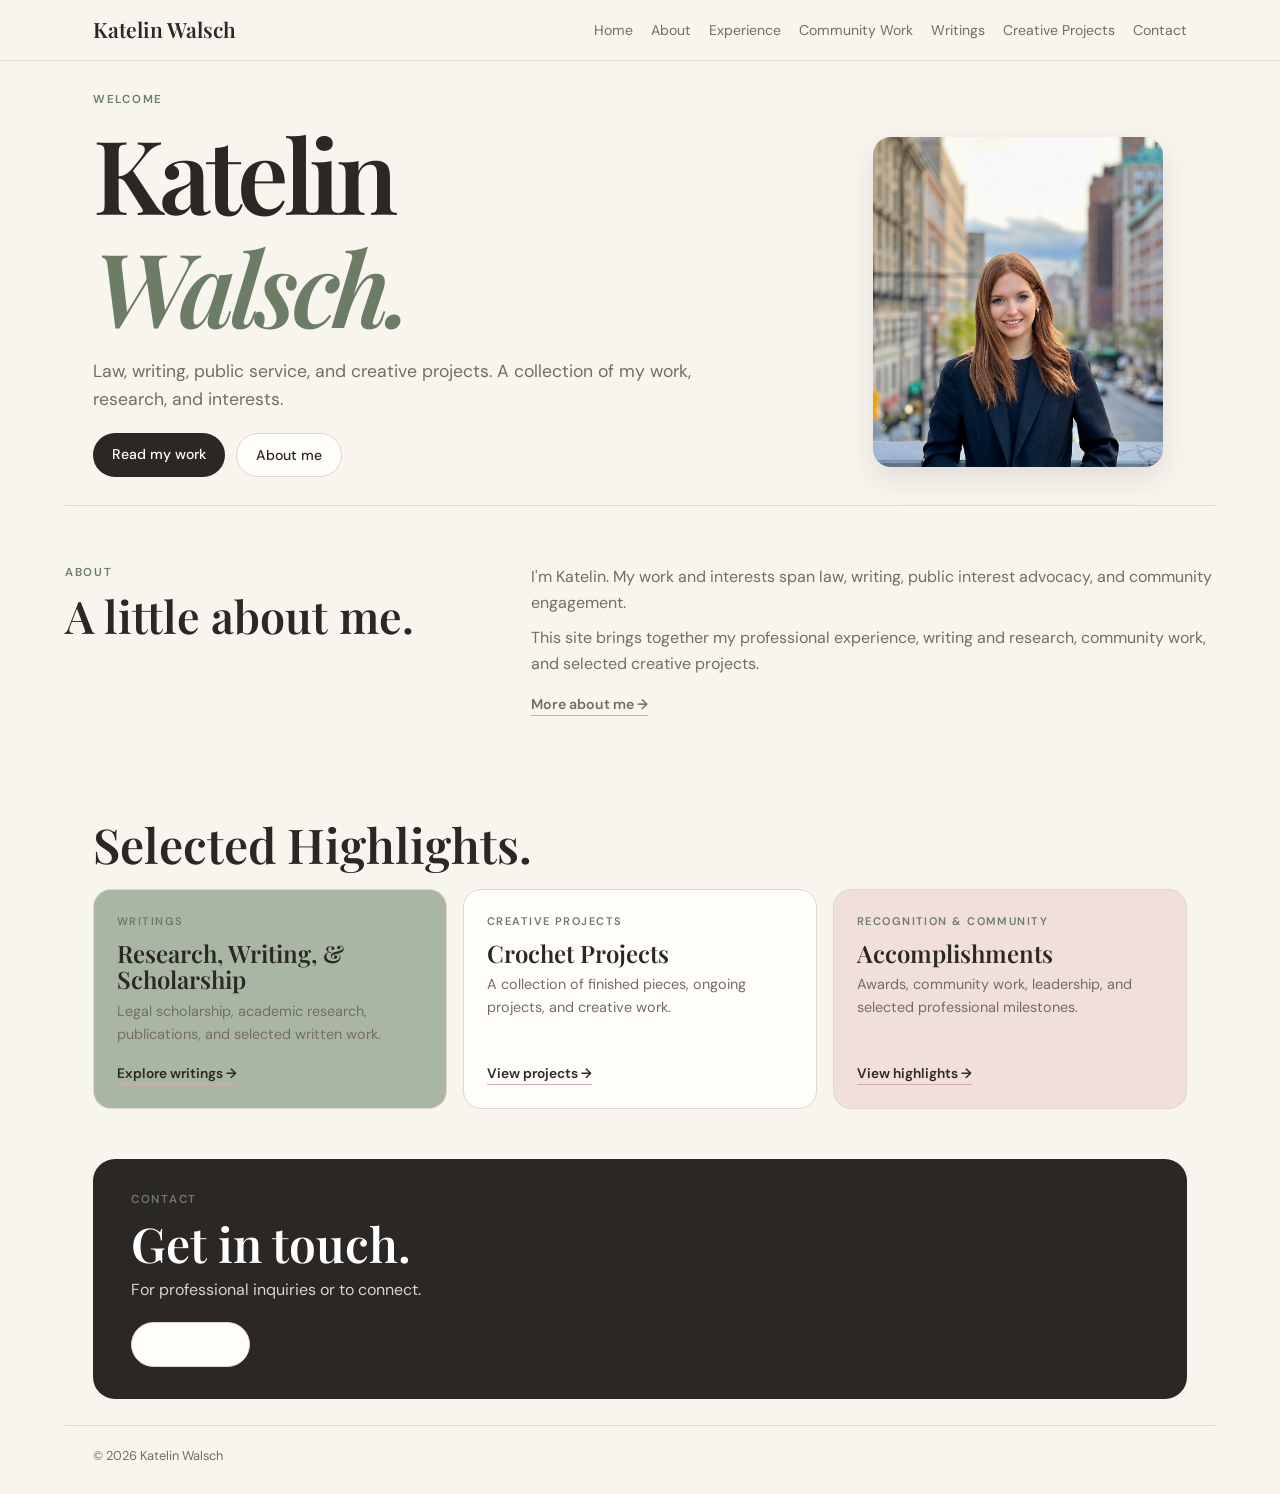
==== commit b9dbff3d: "Update index.html" ====
--- a/index.html
+++ b/index.html
@@ -1,6 +1,5 @@
 <!DOCTYPE html>
 <html lang="en">
-
 <head>
   <meta charset="UTF-8" />
   <meta name="viewport" content="width=device-width, initial-scale=1.0" />
@@ -9,7 +8,7 @@
 
   <meta
     name="description"
-    content="Katelin Walsch — law, writing, public service, community work, and creative projects."
+    content="Katelin Walsch — law, writing, public service, and creative projects."
   />
 
   <link rel="preconnect" href="https://fonts.googleapis.com" />
@@ -23,13 +22,9 @@
   <link rel="stylesheet" href="styles.css" />
 </head>
 
-
 <body>
 
-  <!-- NAVIGATION -->
-
   <nav>
-
     <div class="nav-inner">
 
       <a href="index.html" class="brand">
@@ -37,7 +32,6 @@
       </a>
 
       <ul class="nav-links">
-
         <li><a href="index.html">Home</a></li>
         <li><a href="about.html">About</a></li>
         <li><a href="experience.html">Experience</a></li>
@@ -45,98 +39,112 @@
         <li><a href="writings.html">Writings</a></li>
         <li><a href="creative.html">Creative Projects</a></li>
         <li><a href="contact.html">Contact</a></li>
-
       </ul>
 
     </div>
-
   </nav>
 
 
-  <!-- MAIN -->
-
-  <main class="home-main">
-
+  <main>
 
     <!-- HERO -->
 
-    <section class="home-hero">
-
-      <div class="home-hero-copy">
-
-        <div class="eyebrow">
-          Welcome
-        </div>
-
-        <h1>
-          Katelin
-          <span>Walsch.</span>
-        </h1>
-
-        <p>
-          Law, writing, public service, and creative projects. A collection of
-          my work, research, and interests.
-        </p>
-
-        <div class="hero-buttons">
-
-          <a href="writings.html" class="button button-dark">
-            Read my work
-          </a>
-
-          <a href="about.html" class="button button-light">
-            About me
-          </a>
-
-        </div>
-
-      </div>
-
-
-      <div class="home-hero-photo">
-
-        <img
-          src="headshot.jpeg"
-          alt="Portrait of Katelin Walsch"
-        />
-
-      </div>
-
-    </section>
-
-
-    <!-- ABOUT PREVIEW -->
-
-    <section class="home-about">
-
-      <div class="home-about-heading">
-
-        <div class="eyebrow">
-          About
-        </div>
-
-        <h2>
-          A little about me.
-        </h2>
-
-      </div>
-
-
-      <div class="home-about-copy">
-
-        <p>
-          I'm Katelin. My work and interests span law, writing, public interest
-          advocacy, and community engagement.
-        </p>
-
-        <p>
-          This site brings together my professional experience, writing and
-          research, community work, and selected creative projects.
-        </p>
-
-        <a href="about.html" class="text-link">
-          More about me →
-        </a>
+    <section class="section hero">
+
+      <div class="hero-grid">
+
+        <div class="hero-inner">
+
+          <div class="eyebrow">
+            Welcome
+          </div>
+
+          <h1>
+            Katelin<br />
+            <span>Walsch.</span>
+          </h1>
+
+          <p class="hero-copy">
+            Law, writing, public service, and creative projects.
+            A collection of my work, research, and interests.
+          </p>
+
+          <div class="hero-buttons">
+
+            <a
+              href="writings.html"
+              class="button button-dark"
+            >
+              Read my work
+            </a>
+
+            <a
+              href="about.html"
+              class="button button-light"
+            >
+              About me
+            </a>
+
+          </div>
+
+        </div>
+
+
+        <div class="hero-photo-wrap">
+
+          <img
+            src="headshot.jpeg"
+            alt="Katelin Walsch"
+            class="hero-photo"
+          />
+
+        </div>
+
+      </div>
+
+    </section>
+
+
+    <!-- ABOUT -->
+
+    <section class="section about-section">
+
+      <div class="intro-grid">
+
+        <div>
+
+          <div class="eyebrow">
+            About
+          </div>
+
+          <h2>
+            A little about me.
+          </h2>
+
+        </div>
+
+
+        <div class="intro-copy">
+
+          <p>
+            I'm Katelin. My work and interests span law, writing,
+            public interest advocacy, and community engagement.
+          </p>
+
+          <p>
+            This site brings together my professional experience,
+            writing and research, community work, and selected
+            creative projects.
+          </p>
+
+          <a
+            href="about.html"
+            class="text-link"
+          >
+            More about me →
+          </a>
+
+        </div>
 
       </div>
 
@@ -145,7 +153,7 @@
 
     <!-- SELECTED HIGHLIGHTS -->
 
-    <section class="home-highlights">
+    <section class="section highlights-section">
 
       <h2>
         Selected Highlights.
@@ -154,79 +162,92 @@
 
       <div class="highlight-grid">
 
-
-        <!-- WRITINGS -->
-
-        <article class="highlight-card highlight-card-sage">
-
-          <div class="eyebrow">
-            Writings
-          </div>
-
-          <h3>
-            Research, Writing, &amp; Scholarship
-          </h3>
-
-          <p>
-            Legal scholarship, academic research, publications, and selected
-            written work.
-          </p>
-
-          <a href="writings.html" class="text-link">
+        <article class="highlight-card writing-card">
+
+          <div>
+
+            <div class="card-label">
+              Writings
+            </div>
+
+            <h3>
+              Research, Writing, & Scholarship
+            </h3>
+
+            <p>
+              Legal scholarship, academic research,
+              publications, and selected written work.
+            </p>
+
+          </div>
+
+          <a
+            href="writings.html"
+            class="card-link"
+          >
             Explore writings →
           </a>
 
         </article>
 
 
-        <!-- CREATIVE PROJECTS -->
-
-        <article class="highlight-card highlight-card-cream">
-
-          <div class="eyebrow">
-            Creative Projects
-          </div>
-
-          <h3>
-            Crochet Projects
-          </h3>
-
-          <p>
-            A collection of finished pieces, ongoing projects, and creative
-            work.
-          </p>
-
-          <a href="creative.html" class="text-link">
+        <article class="highlight-card crochet-card">
+
+          <div>
+
+            <div class="card-label">
+              Creative Projects
+            </div>
+
+            <h3>
+              Crochet Projects
+            </h3>
+
+            <p>
+              A collection of finished pieces,
+              ongoing projects, and creative work.
+            </p>
+
+          </div>
+
+          <a
+            href="crochet.html"
+            class="card-link"
+          >
             View projects →
           </a>
 
         </article>
 
 
-        <!-- EXPERIENCE -->
-
-        <article class="highlight-card highlight-card-pink">
-
-          <div class="eyebrow">
-            Professional Experience
-          </div>
-
-          <h3>
-            Experience
-          </h3>
-
-          <p>
-            Legal experience, public interest work, leadership, and
-            professional development.
-          </p>
-
-          <a href="experience.html" class="text-link">
-            View experience →
+        <article class="highlight-card accomplishments-card">
+
+          <div>
+
+            <div class="card-label">
+              Recognition & Community
+            </div>
+
+            <h3>
+              Accomplishments
+            </h3>
+
+            <p>
+              Awards, community work, leadership,
+              and selected professional milestones.
+            </p>
+
+          </div>
+
+          <a
+            href="community.html"
+            class="card-link"
+          >
+            View highlights →
           </a>
 
         </article>
 
-
       </div>
 
     </section>
@@ -234,37 +255,45 @@
 
     <!-- CONTACT -->
 
-    <section class="contact-cta">
-
-      <div class="eyebrow">
-        Contact
-      </div>
-
-      <h2>
-        Get in touch.
-      </h2>
-
-      <p>
-        For professional inquiries or to connect.
-      </p>
-
-      <a href="contact.html" class="button button-light">
-        Contact me
-      </a>
-
-    </section>
-
+    <section class="section contact-section">
+
+      <div class="contact-panel">
+
+        <div class="eyebrow">
+          Contact
+        </div>
+
+        <h2>
+          Get in touch.
+        </h2>
+
+        <p>
+          For professional inquiries or to connect.
+        </p>
+
+        <div class="hero-buttons">
+
+          <a
+            href="contact.html"
+            class="button button-light"
+          >
+            Contact me
+          </a>
+
+        </div>
+
+      </div>
+
+    </section>
 
   </main>
 
 
-  <!-- FOOTER -->
-
   <footer>
-    <span>© 2026 Katelin Walsch</span>
+    <span>
+      © 2026 Katelin Walsch
+    </span>
   </footer>
 
-
 </body>
-
 </html>
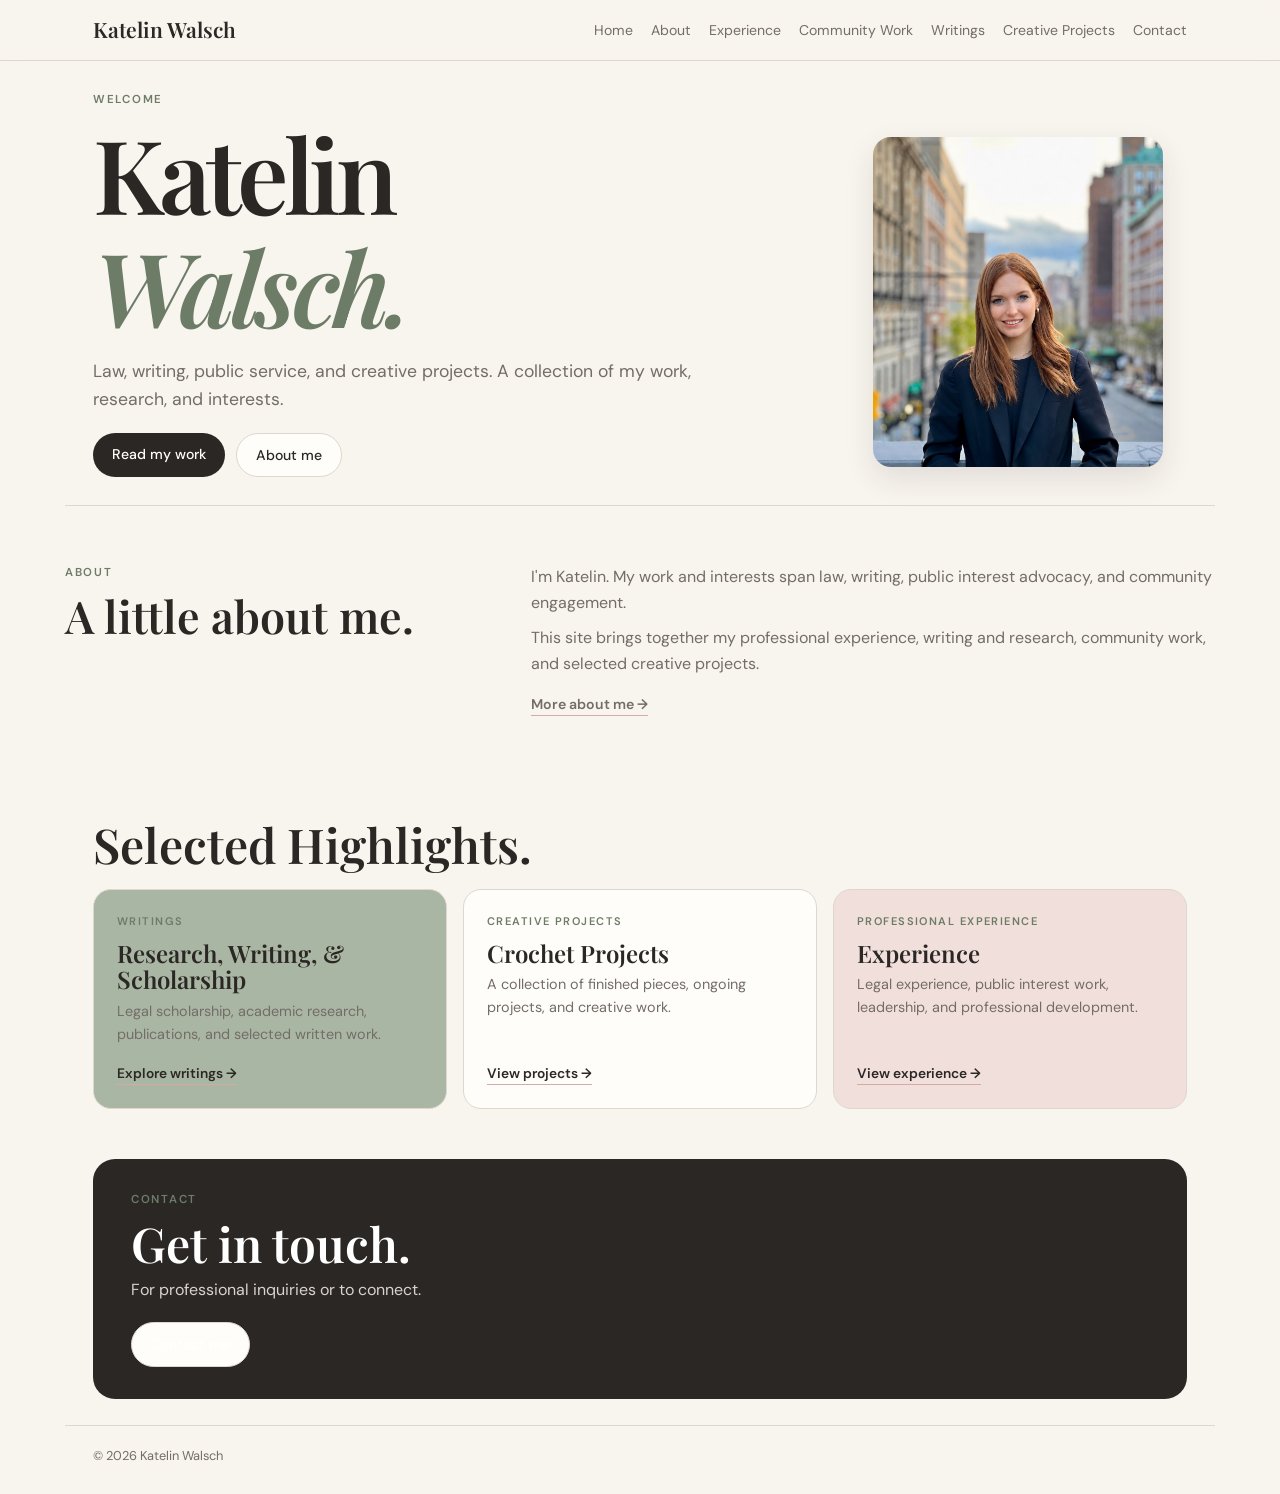
==== commit 8fafe522: "Update index.html" ====
--- a/index.html
+++ b/index.html
@@ -162,6 +162,8 @@
 
       <div class="highlight-grid">
 
+        <!-- WRITINGS -->
+
         <article class="highlight-card writing-card">
 
           <div>
@@ -171,7 +173,7 @@
             </div>
 
             <h3>
-              Research, Writing, & Scholarship
+              Research, Writing, &amp; Scholarship
             </h3>
 
             <p>
@@ -191,6 +193,8 @@
         </article>
 
 
+        <!-- CREATIVE PROJECTS -->
+
         <article class="highlight-card crochet-card">
 
           <div>
@@ -220,30 +224,32 @@
         </article>
 
 
+        <!-- EXPERIENCE -->
+
         <article class="highlight-card accomplishments-card">
 
           <div>
 
             <div class="card-label">
-              Recognition & Community
+              Professional Experience
             </div>
 
             <h3>
-              Accomplishments
+              Experience
             </h3>
 
             <p>
-              Awards, community work, leadership,
-              and selected professional milestones.
+              Legal experience, public interest work,
+              leadership, and professional development.
             </p>
 
           </div>
 
           <a
-            href="community.html"
+            href="experience.html"
             class="card-link"
           >
-            View highlights →
+            View experience →
           </a>
 
         </article>
